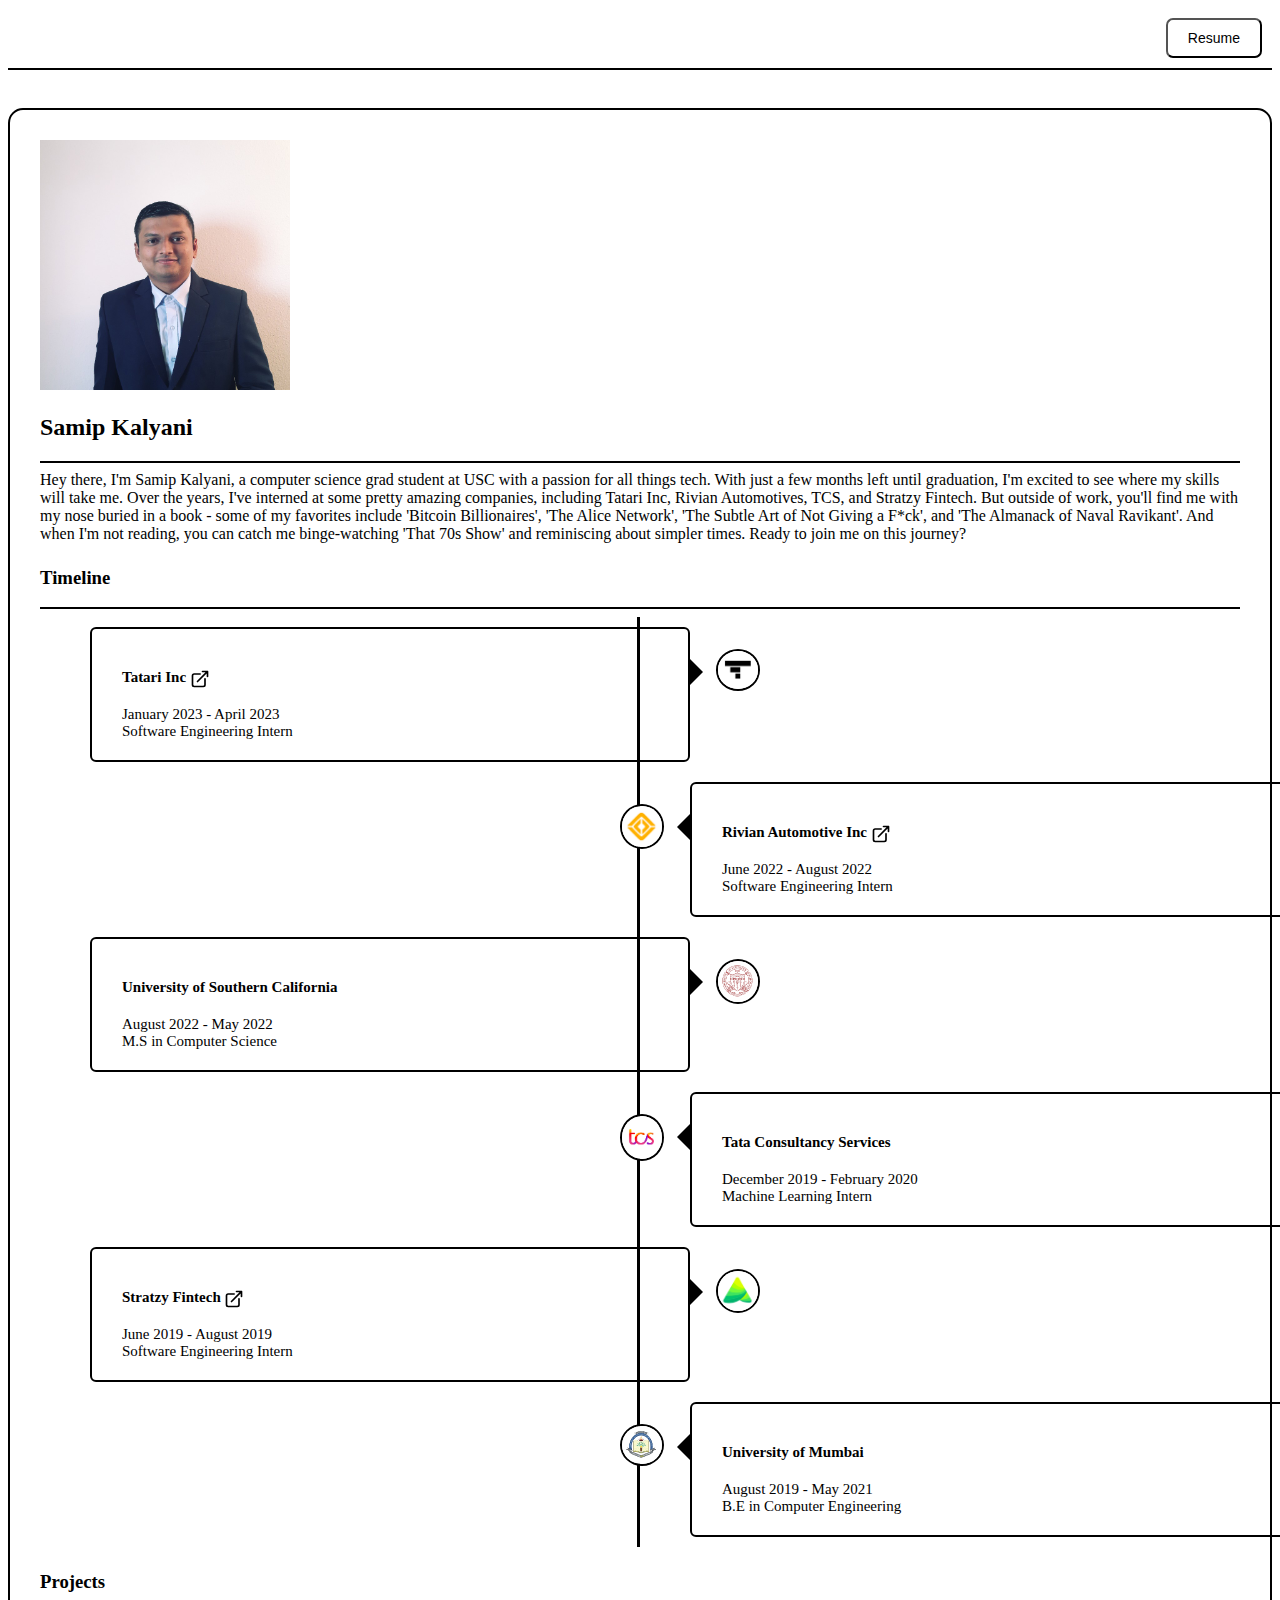
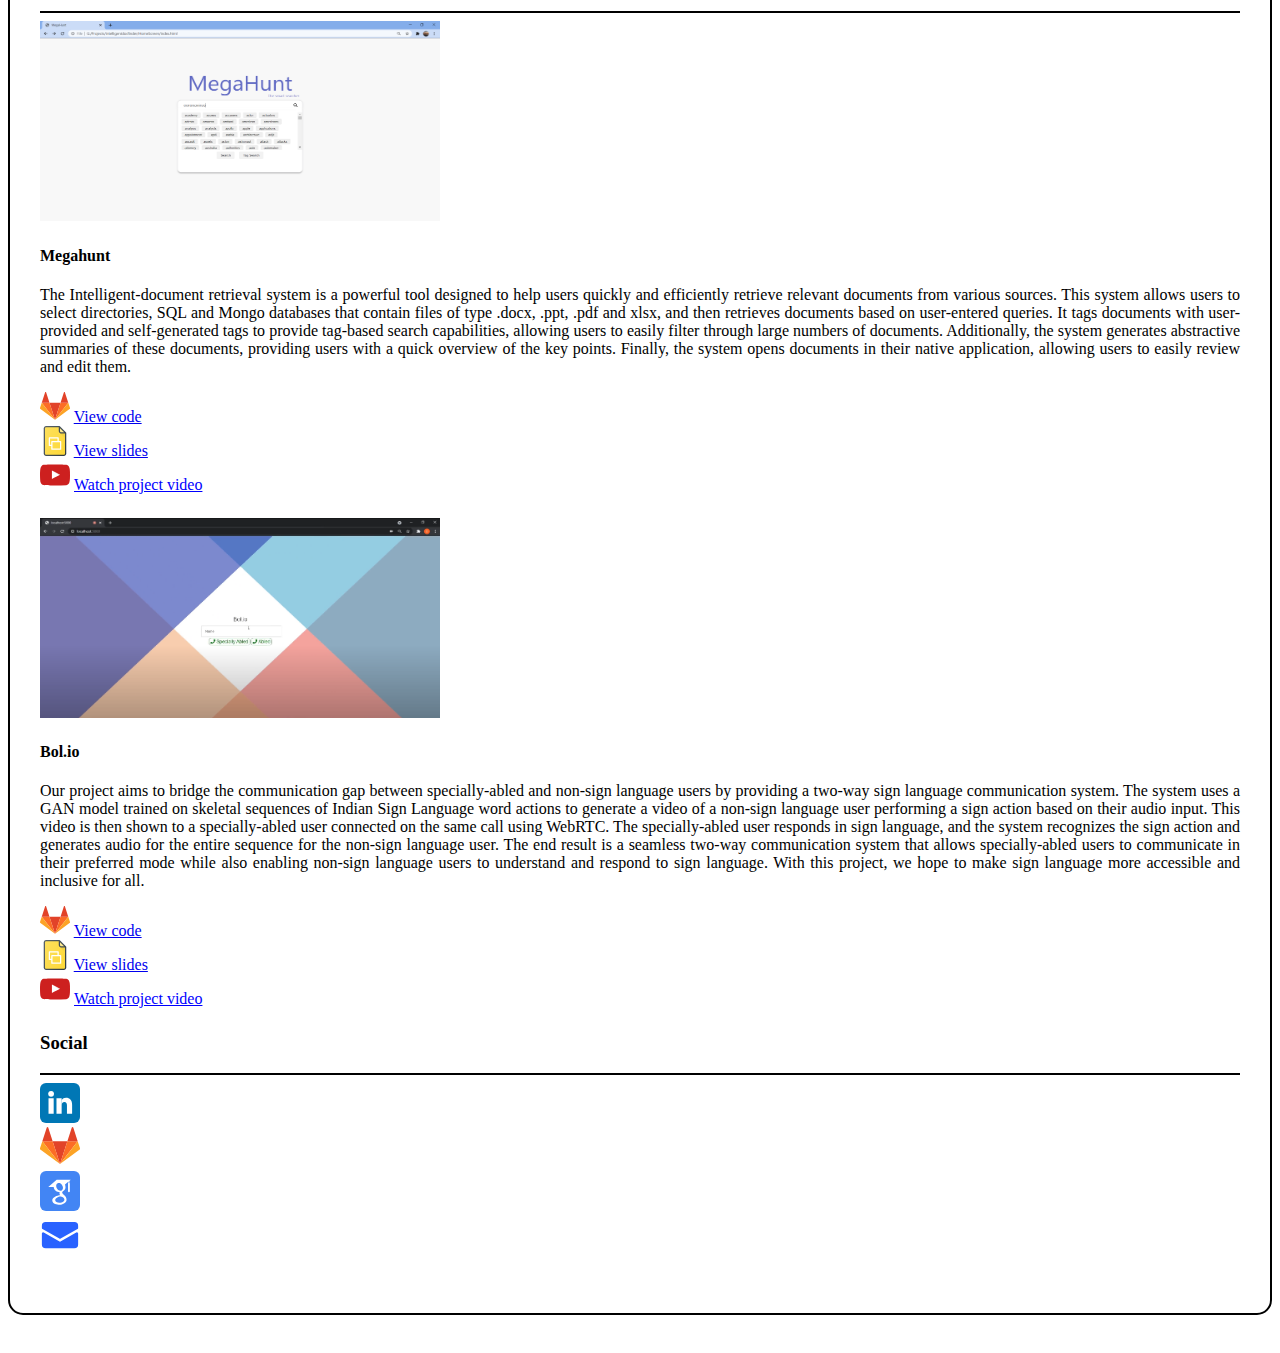
==== index.html @ c2867d9d "add_portfolio_initial_code" ====
<!DOCTYPE html>
<html lang="en">
<head>
    <meta charset="UTF-8">
    <meta http-equiv="X-UA-Compatible" content="IE=edge">
    <meta name="viewport" content="width=device-width, initial-scale=1.0">
    <link href="https://cdn.jsdelivr.net/npm/bootstrap@5.3.0-alpha1/dist/css/bootstrap.min.css" rel="stylesheet" integrity="sha384-GLhlTQ8iRABdZLl6O3oVMWSktQOp6b7In1Zl3/Jr59b6EGGoI1aFkw7cmDA6j6gD" crossorigin="anonymous">
    <link rel="stylesheet" href="./css/index.css">
    <link rel="stylesheet" href="./css/videoModal.css">
    <link rel="stylesheet" href="./css/timeline.css">
    <title>Samip Kalyani</title>
</head>
<body>
    <div class="banner">
        <button>
            <a  style="text-decoration: none;" target="_blank" href="https://drive.google.com/file/d/1ZT62APJpeP5Q-bUSxGgHkTJhXtA7U49X/view?usp=sharing">Resume</a>
        </button>    
    </div>
    <div class="container">
        <div class="row" >
            <div class="col-sm-10 col-lg-12 card" >
                <div class="row" style="margin-bottom: 2%;">
                    <div class="col-lg-4">
                        <img src="./images/profilePhoto.jpg" alt="Profile picture" class="profilePicture">
                    </div>
                    <div class="col-lg-8">
                        <div class="row">
                            <div class="col-lg-12">
                                <h2>Samip Kalyani</h2>
                            </div>
                        </div>
                        <div class="row">
                            <div class="col-lg-12">
                                <hr class="my-hr">
                            </div>
                        </div>
                        <div class="row">
                            <div class="col-lg-12">
                                    Hey there, I'm Samip Kalyani, a computer science grad student at USC with a passion for all things tech. With just a few months left until graduation, I'm excited to see where my skills will take me. Over the years, I've interned at some pretty amazing companies, including Tatari Inc, Rivian Automotives, TCS, and Stratzy Fintech. But outside of work, you'll find me with my nose buried in a book - some of my favorites include 'Bitcoin Billionaires', 'The Alice Network', 'The Subtle Art of Not Giving a F*ck', and 'The Almanack of Naval Ravikant'. And when I'm not reading, you can catch me binge-watching 'That 70s Show' and reminiscing about simpler times. Ready to join me on this journey?
                            </div>
                        </div>
                    </div>
                </div>
                <div class="row" style="margin-bottom:2%">
                    <div class="row">
                        <div class="col-lg-12">
                            <h3>Timeline</h3>
                        </div>
                    </div>
                    <div class="row">
                        <div class="col-lg-12">
                            <hr class="my-hr">
                        </div>
                    </div>
                    <div class="timeline2" style="z-index: 2">
                        <div class="myContainer left-container">
                            <img src="images/tatari.png" class="leftContainerImage"></img>
                            <div class="text-box">
                                    <h4 style="display: inline-block;">Tatari Inc</h4>
                                    <a  style="display: inline-block;" target="_blank" href="https://tatari.tv">
                                        <img src="./images/external-link.svg" style="width:20px; height: 20px; vertical-align: top;" alt="presentation"/>
                                    </a>
                                    <div>
                                        January 2023 - April 2023
                                    </div>
                                    <div>
                                        Software Engineering Intern
                                    </div>
                                <span class="left-container-arrow"></span>
                            </div>
                        </div>
                        <div class="myContainer right-container">
                            <img src="images\rivian2.png" class="rightContainerImage"></img>
                            <div class="text-box">
                                <h4 style="display: inline-block;">Rivian Automotive Inc</h4>
                                <a style="display: inline-block;" target="_blank" href="https://rivian.com">
                                    <img src="./images/external-link.svg" style="width:20px; height: 20px; vertical-align: top;" alt="presentation"/>
                                </a>
                                <div>
                                    June 2022 - August 2022
                                </div>
                                <div>
                                    Software Engineering Intern
                                </div>
                                <span class="right-container-arrow"></span>
                            </div>
                        </div>
                        <div class="myContainer left-container">
                            <img src="images/USC2.png" class="leftContainerImage"></img>
                            <div class="text-box">
                                <h4>University of Southern California</h4>
                                <div>August 2022 - May 2022</div>
                                <div>M.S in Computer Science</div>
                                <span class="left-container-arrow"></span>
                            </div>
                        </div>
                        <div class="myContainer right-container">
                            <img src="images/TCS.png" class="rightContainerImage"></img>
                            <div class="text-box">
                                <h4>Tata Consultancy Services</h4>
                                <div>December 2019 - February 2020</div>
                                <div>Machine Learning Intern</div>
                                <span class="right-container-arrow"></span>
                            </div>
                        </div>
                        <div class="myContainer left-container">
                            <img src="images/stratzy.png" class="leftContainerImage"></img>
                            <div class="text-box">
                                <h4 style="display: inline-block;">Stratzy Fintech</h4>
                                <a style="display: inline-block;" target="_blank" href="https://stratzy.in">
                                    <img src="./images/external-link.svg" style="width:20px; height: 20px; vertical-align: top;" alt="presentation"/>
                                </a>
                                <div>
                                    June 2019 - August 2019
                                </div>
                                <div>
                                    Software Engineering Intern
                                </div>
                                <span class="left-container-arrow"></span>
                            </div>
                        </div>
                        <div class="myContainer right-container">
                            <img src="images/dj.png" class="rightContainerImage"></img>
                            <div class="text-box">
                                <h4>University of Mumbai</h4>
                                <div>August 2019 - May 2021</div>
                                <div>B.E in Computer Engineering</div>
                                <span class="right-container-arrow"></span>
                            </div>
                        </div>
                    </div>
                </div>
                <div class="row" style="margin-bottom:2%;">
                    <div class="row">
                        <div class="col-lg-12">
                            <h3>Projects</h3>
                        </div>
                    </div>
                    <div class="row">
                        <div class="col-lg-12">
                            <hr class="my-hr">
                        </div>
                    </div>
                    <div class="row" style="margin-bottom: 2%;">
                        <div class="col-lg-4">
                            <img src="./images/megahunt.png" alt="Profile picture" style="width: 400px; height: 200px;">
                        </div>
                        <div class="col-lg-8">
                            <div class="row">
                                <div class="col-lg-12" style="margin-bottom: 1%">
                                    <h4>Megahunt</h4>
                                </div>
                            </div>
                            <div class="row">
                                <div class="col-lg-12">
                                    <p style="text-align: justify;">
                                        The Intelligent-document retrieval system is a powerful tool designed to help users quickly and efficiently retrieve relevant documents from various sources. This system allows users to select directories, SQL and Mongo databases that contain files of type .docx, .ppt, .pdf and xlsx, and then retrieves documents based on user-entered queries. It tags documents with user-provided and self-generated tags to provide tag-based search capabilities, allowing users to easily filter through large numbers of documents. Additionally, the system generates abstractive summaries of these documents, providing users with a quick overview of the key points. Finally, the system opens documents in their native application, allowing users to easily review and edit them.
                                    </p>
                                </div>
                            </div>
                            <div class="row">
                                <div class="col-lg-3">
                                    <img src="./images/gitlab.svg" alt="code_link" style="width:30px; height: 30px"/>
                                    <a target="_blank" href="https://gitlab.com/samipkalyani004/intelligentdocfinder">
                                        View code
                                    </a>
                                </div>
                                <div class="col-lg-3">
                                    <img src="./images/google-slides.svg" style="width:30px; height: 30px" alt="presentation"/>
                                    <a target="_blank" href="https://docs.google.com/presentation/d/1JwXZP7ipfE9CGXHu1DLRwein0aevJ2gEghxEnIOP3Dbo/edit?usp=sharing">
                                        View slides
                                    </a>
                                </div>
                                <div class="col-lg-3" >
                                    <div style="display: inline; cursor: pointer;" onclick="project1Video('1N3cpgsaWdC1mICcoNeWeu9j-kiiPHJJ0', 'Megahunt')" >
                                        <img src="./images/youtube.svg" style="width:30px; height: 30px; display: inline-block;" alt="presentation"/>
                                        <div style="color: blue; text-decoration: underline; display: inline-block;">
                                            Watch project video
                                        </div>
                                    </div>
                                </div>
                            </div>
                        </div>
                    </div>
                    <div class="row" style="margin-bottom: 2%;">
                        <div class="col-lg-4">
                            <img src="./images/bolio.png" alt="Profile picture" style="width: 400px; height: 200px;">
                        </div>
                        <div class="col-lg-8">
                            <div class="row">
                                <div class="col-lg-12" style="margin-bottom: 1%">
                                    <h4>Bol.io</h4>
                                </div>
                            </div>
                            <div class="row">
                                <div class="col-lg-12">
                                    <p style="text-align: justify;">Our project aims to bridge the communication gap between specially-abled and non-sign language users by providing a two-way sign language communication system. The system uses a GAN model trained on skeletal sequences of Indian Sign Language word actions to generate a video of a non-sign language user performing a sign action based on their audio input. This video is then shown to a specially-abled user connected on the same call using WebRTC. The specially-abled user responds in sign language, and the system recognizes the sign action and generates audio for the entire sequence for the non-sign language user. The end result is a seamless two-way communication system that allows specially-abled users to communicate in their preferred mode while also enabling non-sign language users to understand and respond to sign language. With this project, we hope to make sign language more accessible and inclusive for all.</p>
                                </div>
                            </div>
                            <div class="row">
                                <div class="col-lg-3">
                                    <img src="./images/gitlab.svg" alt="code_link" style="width:30px; height: 30px"/>
                                    <a target="_blank" href="https://gitlab.com/samipkalyani004/Two_way_indian_sign_language_communication_system">
                                        View code
                                    </a>
                                </div>
                                <div class="col-lg-3">
                                    <img src="./images/google-slides.svg" style="width:30px; height: 30px" alt="presentation"/>
                                    <a target="_blank" href="https://docs.google.com/presentation/d/1XXVnJ1303rooWce_gJ512Eo1M3UKUOnHbN6tBtvwtU8/edit?usp=sharing">
                                        View slides
                                    </a>
                                </div>
                                <div class="col-lg-3" >
                                    <div style="display: inline; cursor: pointer;" onclick="project1Video('1lpmyRVNXIqV8sazv784kqi2S6uEBSRbV','Bol.io')" >
                                        <img src="./images/youtube.svg" style="width:30px; height: 30px; display: inline-block;" alt="presentation"/>
                                        <div style="color: blue; text-decoration: underline; display: inline-block;">
                                            Watch project video
                                        </div>
                                    </div>
                                </div>
                            </div>
                        </div>
                    </div>
                </div>                            
                <!-- <div class="row" style="margin-bottom: 2%;">
                    <div class="row">
                        <div class="col-lg-12">
                            <h3>Research</h3>
                        </div>
                    </div>
                    <div class="row">
                        <div class="col-lg-12">
                            <hr class="my-hr">
                        </div>
                    </div>
                    <div class="row" style="margin-bottom: 2%;">
                        <div class="col-4">
                            <img src="./images/megahunt.png" alt="Profile picture" style="width: 400px; height: 200px;">
                        </div>
                        <div class="col-8">
                            <div class="row">
                                <div class="col-12" style="margin-bottom: 1%">
                                    Implementation and Analysis of Machine Learning and Deep Learning Algorithms
                                </div>
                            </div>
                            <div class="row">
                                <div class="col-12" style="margin-bottom: 1%">
                                    Book: Design of Intelligent Applications Using Machine Learning and Deep Learning Techniques
                                </div>
                            </div>
                            <div class="row">
                                <div class="col-12" style="margin-bottom: 1%">
                                    Publisher: Chapman and Hall/CRC
                                </div>
                            </div>
                            <div class="row">
                                <div class="col-12">
                                    Lorem ipsum dolor sit amet consectetur adipisicing elit. Quia architecto explicabo totam tempora aperiam vitae, officia dolores officiis laborum, quas, eius eveniet sunt similique alias expedita sapiente accusantium neque nobis quis cumque temporibus eaque. Sunt, temporibus ipsam dolores error consectetur esse ad laudantium sit ipsa architecto! Est aliquam labore corporis harum odit animi facere fugit iste laboriosam sed distinctio eligendi non unde, praesentium asperiores rem iusto ut atque quidem modi nesciunt, earum recusandae ea? Quidem et rem dignissimos voluptate minus eos aliquid, fuga ipsam. Repellendus molestiae ullam, maxime nobis dolorem placeat id eos repudiandae ut debitis ad vitae enim cumque?
                                </div>
                            </div>
                            <div class="row">
                                <div class="col-12">
                                    <a href="https://google.com">View Paper</a>
                                </div>           
                            </div>
                        </div>
                    </div>
                </div> -->
                <div class="row" style="margin-bottom: 2%;">
                    <div class="row justify-content-center">
                        <div class="col-12">
                            <h3>Social</h3>
                        </div>
                        <div class="col-12">
                            <hr class="my-hr">
                        </div>
                    </div>
                    <div class="row">
                        <div class="col-12">
                            <div class="row justify-content-center">
                                <div class="col-sm-1 col-lg-1">
                                    <a target="_blank" href="https://www.linkedin.com/in/samipkalyani/">
                                        <img src="./images/linkedin.svg" alt="code_link" style="width:40px; height: 40px"/>
                                    </a>
                                </div>
                                <div class="col-sm-1 col-lg-1">
                                    <a target="_blank" href="https://gitlab.com/samipkalyani004">
                                        <img src="./images/gitlab.svg" alt="code_link" style="width:40px; height: 40px"/>
                                    </a>
                                </div>
                                <div class="col-sm-1 col-lg-1">
                                    <a target="_blank" href="https://scholar.google.com/citations?user=1Se2AVAAAAAJ&hl=en">
                                        <img src="./images/googleScholar.svg" alt="code_link" style="width:40px; height: 40px"/>
                                    </a>
                                </div>
                                <div class="col-sm-1 col-lg-1">
                                    <a href="mailto: kalyani.samip@gmail.com">
                                        <img src="./images/email.svg" alt="code_link" style="width:40px; height: 40px"/>
                                    </a>
                                </div>
                            </div>
                        </div>
                    </div>
                </div>
            </div>
        </div>
    </div>
     
    <!-- Video Modal -->
    <div class="modal" id="video-modal">
        <div class="modal-content">
          <div class="modal-header">
            <span class="close">&times;</span>
            <h2 id="video-title-h2">Video Title</h2>
          </div>
          <div class="modal-body">
            <iframe width="100%" height="500" id="video-iframe" allow="autoplay; encrypted-media" frameborder="0" allowfullscreen></iframe>
          </div>
        </div>
      </div>
    <script src="https://cdn.jsdelivr.net/npm/bootstrap@5.3.0-alpha1/dist/js/bootstrap.bundle.min.js" integrity="sha384-w76AqPfDkMBDXo30jS1Sgez6pr3x5MlQ1ZAGC+nuZB+EYdgRZgiwxhTBTkF7CXvN" crossorigin="anonymous"></script>
    <script>
        window.onscroll = function() {
        var banner = document.querySelector(".banner");
            if (window.pageYOffset > banner.offsetTop) {
                banner.classList.add("fixed");
            } else {
                banner.classList.remove("fixed");
            }
        };
        var body = document.body;
        var modal = document.getElementById("video-modal");
        var btn = document.getElementById("open-modal");
        var span = document.getElementsByClassName("close")[0];
        var videoTitleH2 = document.getElementById("video-title-h2")
        var videoSrc = ""; // Initialize video source variable

        function project1Video(videoId, videoTitle) {
            // Set video source dynamically here (for example, based on user input)
            // https://drive.google.com/file/d/1N3cpgsaWdC1mICcoNeWeu9j-kiiPHJJ0/view?usp=sharing
            // https://drive.google.com/file/d/1lpmyRVNXIqV8sazv784kqi2S6uEBSRbV/view?usp=sharing
            videoSrc = `https://drive.google.com/file/d/${videoId}/preview`;
            document.getElementById("video-iframe").setAttribute("src", videoSrc); // Set iframe source attribute dynamically
            videoTitleH2.textContent = videoTitle;
            body.style.overflow = "hidden";
            modal.style.display = "block";

        }

        span.onclick = function() {
            document.getElementById("video-iframe").setAttribute("src", ""); // Reset iframe source attribute
            modal.style.display = "none";
            body.style.overflow = "";
        }

        window.onclick = function(event) {
            if (event.target == modal) {
            document.getElementById("video-iframe").setAttribute("src", ""); // Reset iframe source attribute
            modal.style.display = "none";
            }
        }
    </script>        
</body>
</html>

<!-- https://drive.google.com/file/d/1N3cpgsaWdC1mICcoNeWeu9j-kiiPHJJ0/view?usp=sharing -->
---- css/index.css ----
body {
    background-color: #ffffff;
}

/* h4 {display: inline;} */

.my-hr{
    border-color: black;
    border-style: solid;
    border-width: 1px;
}

.container{
    margin-top: 3%;
    margin-bottom: 3%;
}

.banner {
    background-color: #ffffff;
    color: #333;
    padding: 10px;
    text-align: center;
    font-size: 18px;
    font-weight: bold;
    z-index: 25;
    border-bottom: 2px solid black;
    display: flex; /* Add flex display */
    justify-content: space-between; /* Add space between banner content and button */
}

.banner button {
    background-color: #fff;
    /* color: #333; */
    padding: 10px 20px;
    font-size: 14px;
    cursor: pointer;
    margin-left: auto;
    border-radius: 7px;
    /* border-color: #333; */
}
.banner button a {
    text-decoration: none;
    color: inherit;
  }

.banner.fixed {
    position: fixed;
    top: 0;
    left: 0;
    right: 0;
  }

.card{
    /* width: fit-content;
    height: fit-content; */
    /* width: 80%; */
    /* height: fit-content; */
    padding: 30px;
    /* background-color: #cec4c4; */
    background-color: #ffffff;
    /* left: 10%; */
    margin-top: 1%;
    border-radius: 15px;
    border: 2px solid black;
    /* position: relative; */

}
.photoNameAndIntro{
    padding: 1%;
}
.profilePicture{
    display: inline-block;
}
.profilePicture {
    width: 250px;
    height: 250px;
}
.nameAndIntro{
    display: inline-block;
    /* position: relative;
    left: 20%; */
}
.intro{
    width: 80%;
}

/* Style the footer */
footer {
    background-color: #f7f7f7;
    border-top: 1px solid #ccc;
    padding: 10px;
    text-align: center;
    font-size: 14px;
}

/* Style the text within the footer */
footer p {
    margin: 0;
}
---- css/videoModal.css ----
.modal {
    display: none;
    position: fixed;
    z-index: 1000;
    left: 0;
    top: 0;
    width: 100%;
    height: 100%;
    overflow: auto;
    background-color: rgba(0, 0, 0, 0.5);
    overflow: hidden;
  }

  .modal-content {
    display: block;
    position: relative;
    margin: 10% auto;
    padding: 0;
    width: 50%;
    max-width: 700px;
    background-color: #fefefe;
    border-radius: 4px;
  }

  .modal-header {
    padding: 2px 16px;
    background-color: #333;
    color: #fff;
    border-top-left-radius: 4px;
    border-top-right-radius: 4px;
  }

  .modal-body {
    padding: 16px;
  }

  .close {
    position: absolute;
    top: 0;
    right: 16px;
    font-size: 24px;
    font-weight: bold;
    color: #fff;
  }

  .close:hover,
  .close:focus {
    color: #ccc;
    text-decoration: none;
    cursor: pointer;
  }

  /* Button styles */
  .button {
    background-color: #4CAF50;
    border: none;
    color: white;
    padding: 10px 20px;
    text-align: center;
    text-decoration: none;
    display: inline-block;
    font-size: 16px;
    margin: 4px 2px;
    cursor: pointer;
    border-radius: 4px;
  }
---- css/timeline.css ----
.timeline2{
  position: relative;
  max-width: inherit;
}

.myContainer{
  padding: 10px 50px;
  position: relative;
  width: 50%;

  /* animation: movedown 1s linear forwards; */
  /* opacity: 0; */
}

/* @keyframes movedown {
  0%{
    opacity: 1;
    transform: translateY(-30px);
  }
  100%{
    opacity: 1;
    transform: translateY(0px);
  }

} */

.text-box{
  padding: 20px 30px;
  background: transparent;
  position: relative;
  border-radius: 6px;
  font-size: 15px;
  border: 2px solid black;
  display: block;
}

.left-container{
  left: 0;
}

.right-container{
  left: 50%;
}


.leftContainerImage{
  position: absolute;
  width: 40px;
  border-radius: 50%;
  right: -20px;
  top: 32px;
  border: 2px solid black;
}

.rightContainerImage{
  position: absolute;
  width: 40px;
  border-radius: 50%;
  right: -20px;
  top: 32px;
  border: 2px solid black;
  left: -20px;
}

/* .myContainer img{
  position: absolute;
  width: 40px;
  border-radius: 50%;
  right: -20px;
  top: 32px;
  border: 2px solid black;
}

.right-container img{
  left: -20px;
} */

.timeline2::after{
  content: '';
  position: absolute;
  background: #000;
  width: 3px;
  height: 100%;
  left: 50%;
  top: 0;
  z-index: -1;
  margin-left: -3px;
  /* animation: moveline 6s linear forwards; */
}

/* @keyframes moveline {
  0%{
    height: 0;
  }
  100%{
    height: 100%;
  }

} */

.left-container-arrow{
  height: 0;
  width: 0;
  position: absolute;
  top: 28px;
  z-index: 5;
  border-top: 15px solid transparent;
  border-bottom: 15px solid transparent;
  border-left: 15px solid black;
  right: -15px;
}

.right-container-arrow{
  height: 0;
  width: 0;
  position: absolute;
  top: 28px;
  z-index: 5;
  border-top: 15px solid transparent;
  border-bottom: 15px solid transparent;
  border-right: 15px solid black;
  left: -15px;
}

/* .myContainer:nth-child(1){
  animation-delay: 0s;
}

.myContainer:nth-child(2){
  animation-delay: 1s;
}

.myContainer:nth-child(3){
  animation-delay: 2s;
}

.myContainer:nth-child(4){
  animation-delay: 3s;
}

.myContainer:nth-child(5){
  animation-delay: 4s;
}

.myContainer:nth-child(6){
  animation-delay: 5s;
} */


@media screen  and (max-width: 600px){
  .timeline2{
    margin: 50px auto;
  }
  .timeline2::after{
    left: 31px;
  }
  .myContainer{
    width: 100%;
    padding-left: 80px;
    padding-right: 25px;
  }
  .text-box{
    font-size: 13px;
  }
  .text-box div{
    margin-bottom: 10px;
  }
  .right-container{
    left: 0
  }
  .leftContainerImage{
    left: -1px;
  }
  .rightContainerImage{
    left: -1px;
  }
  .left-container-arrow {
    border-right: 15px solid black;
    border-left: 0;
    left: -15px
  }
  .right-container-arrow {
    border-right: 15px solid black;
    border-left: 0;
    left: -15px
  }

}
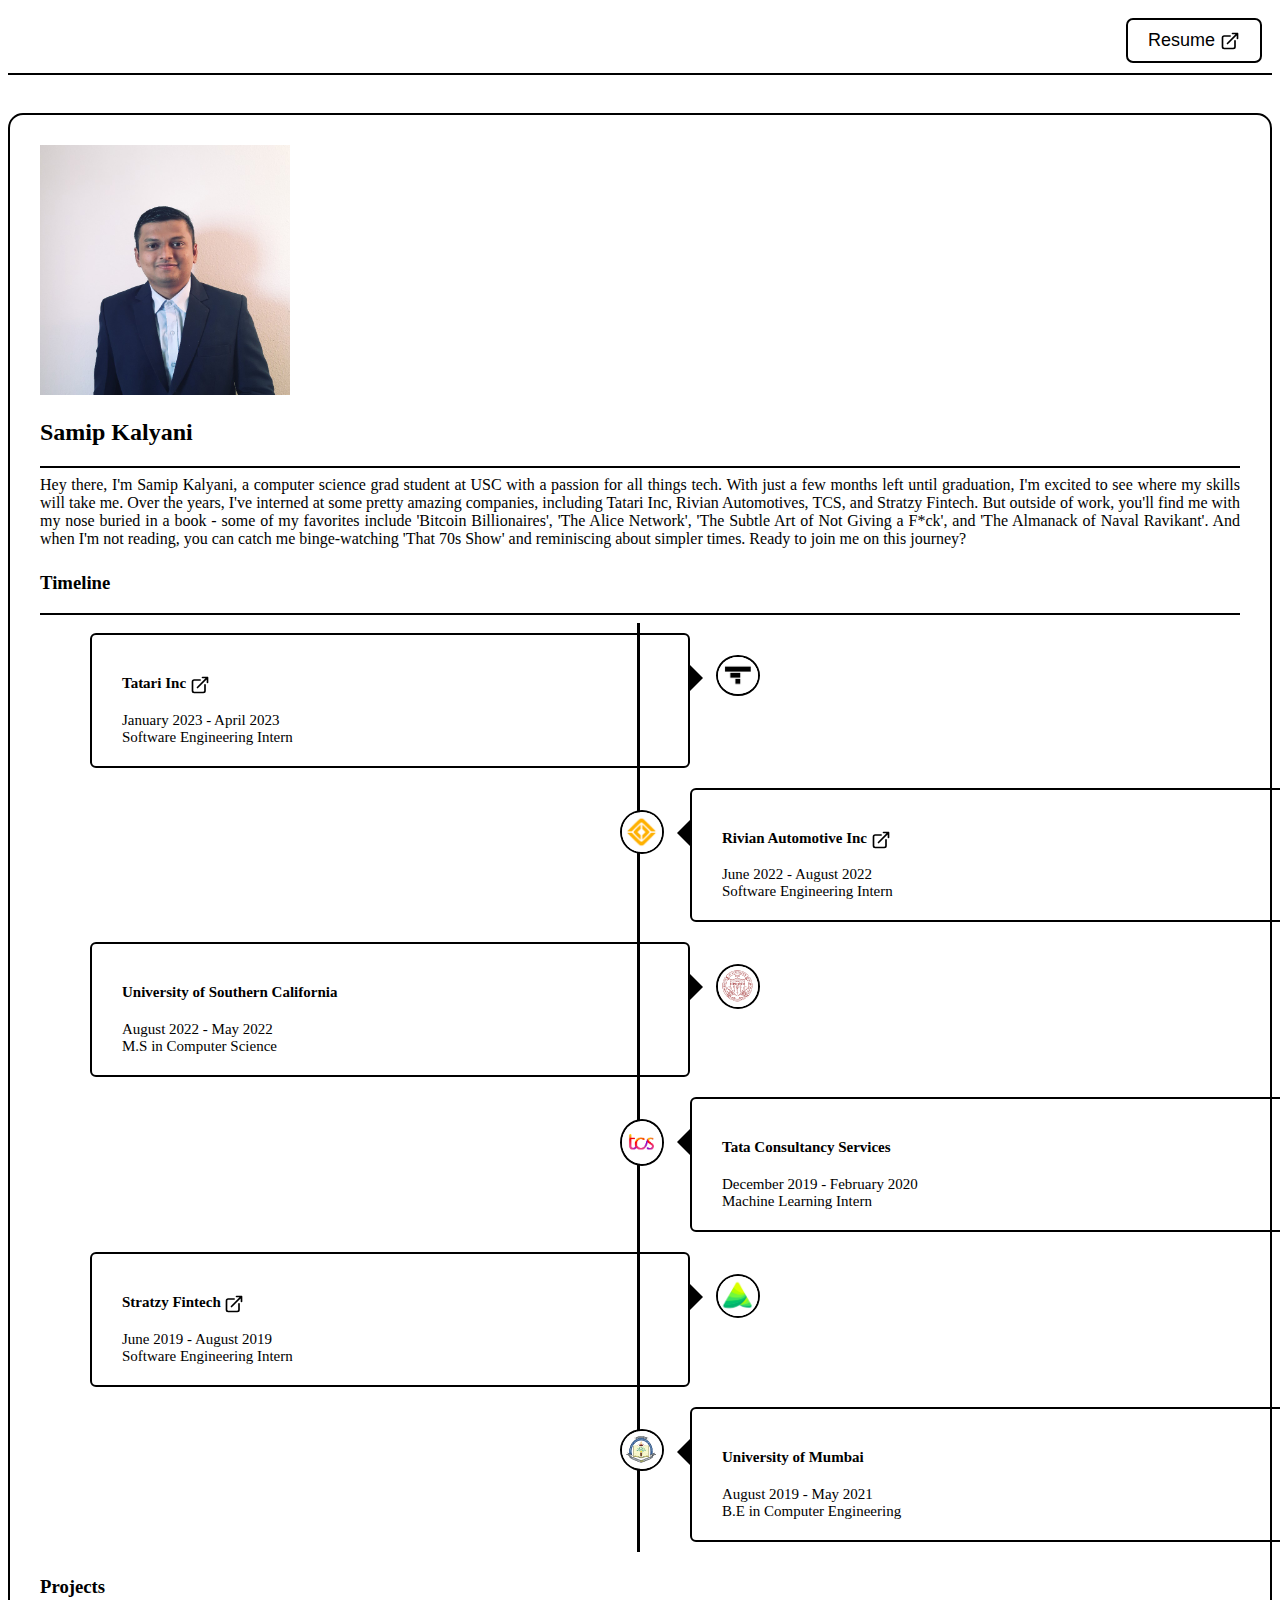
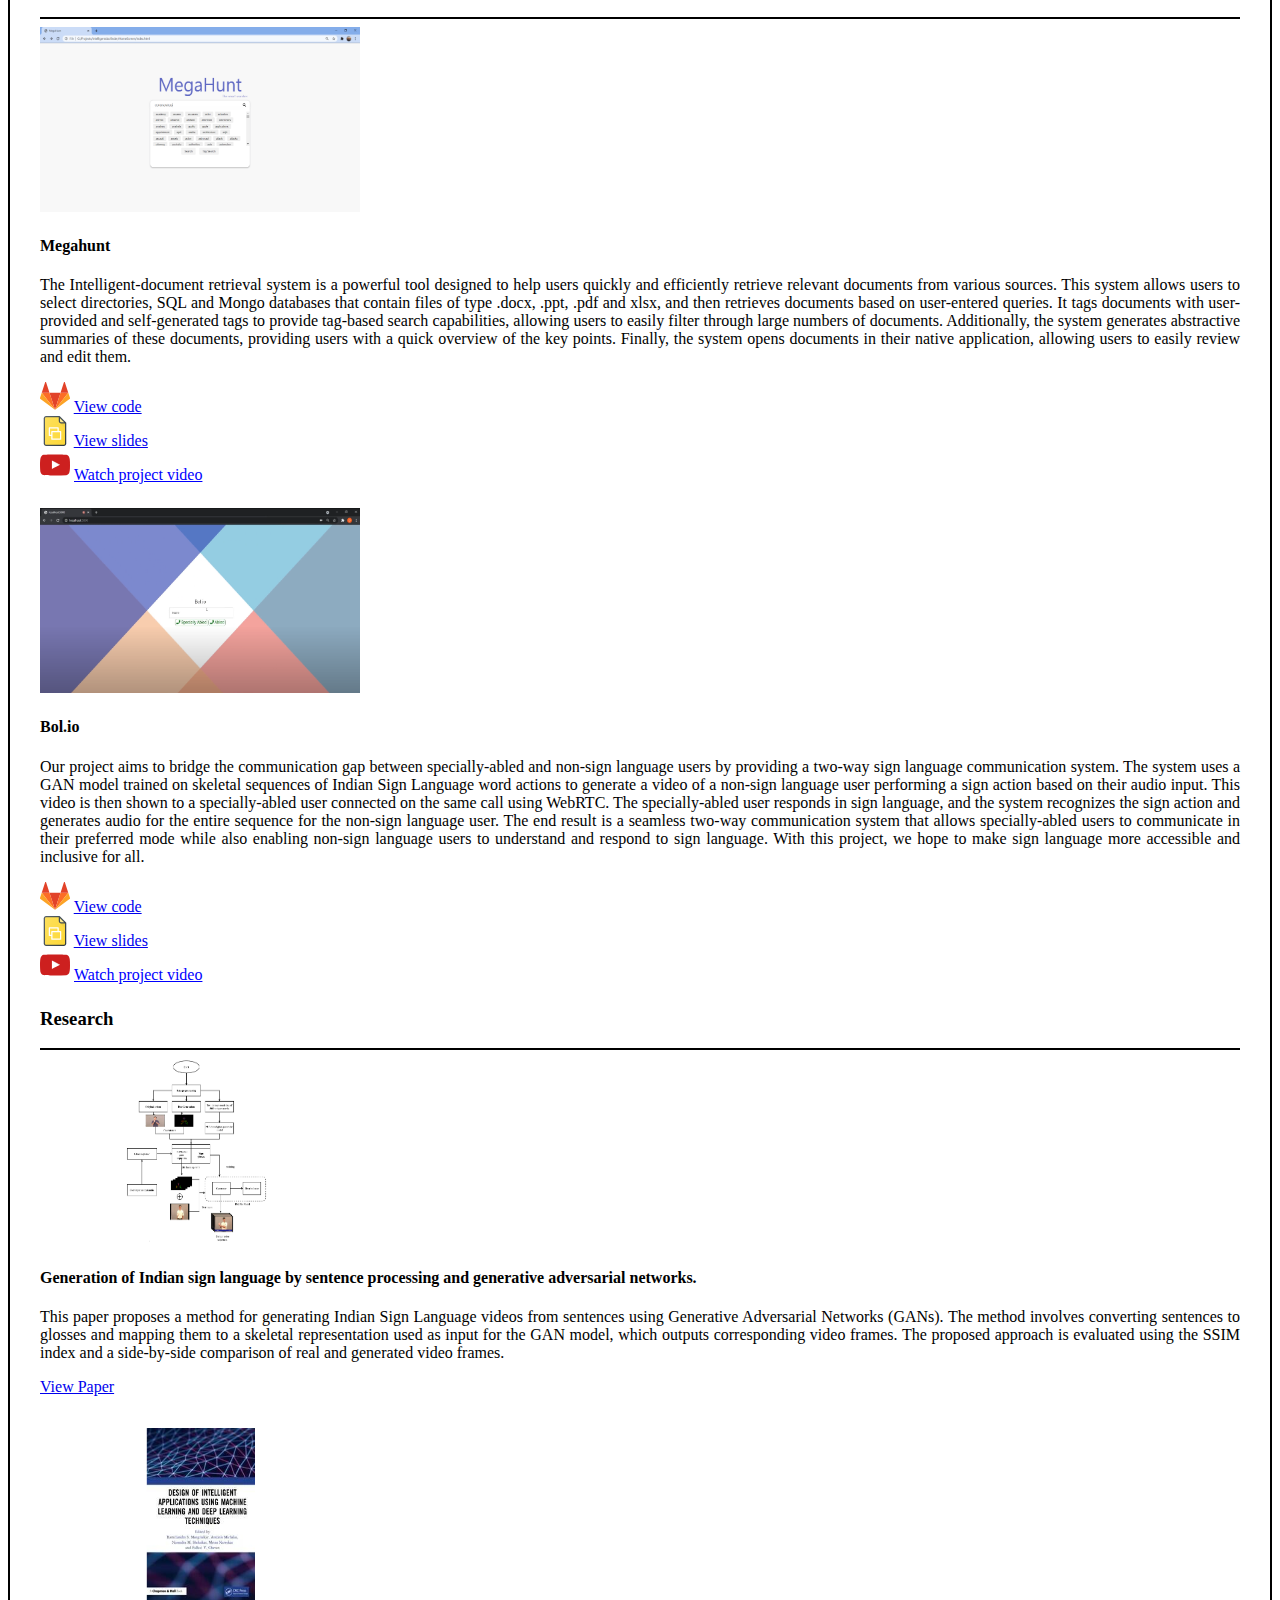
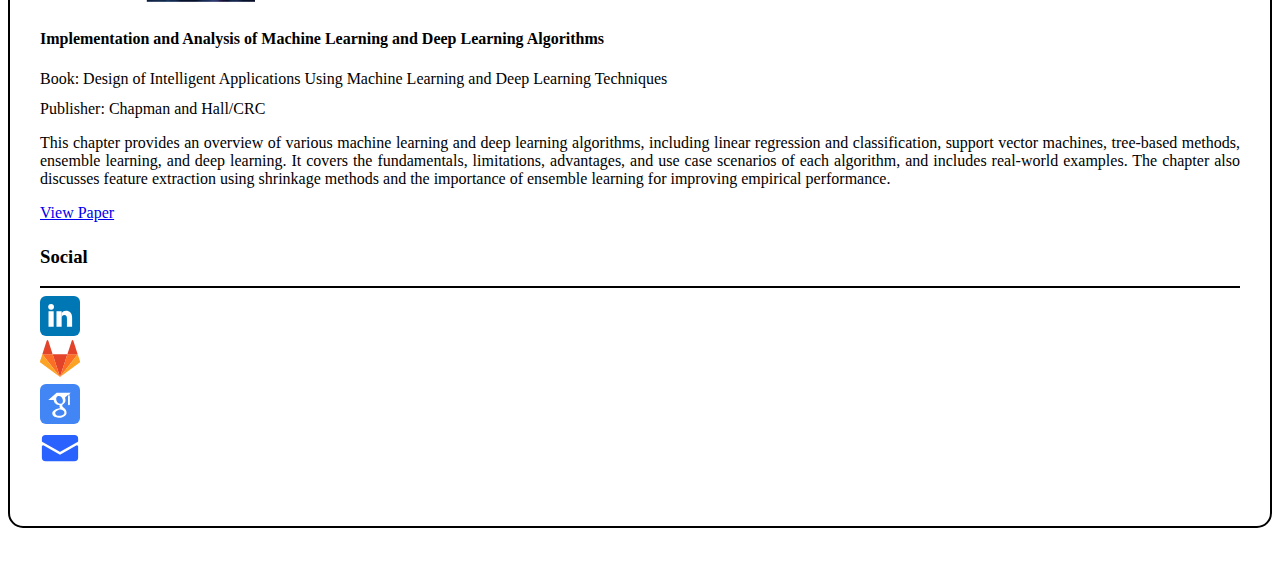
==== commit 88b21e21: "add_research_and_style_fix" ====
--- a/index.html
+++ b/index.html
@@ -13,12 +13,15 @@
 <body>
     <div class="banner">
         <button>
-            <a  style="text-decoration: none;" target="_blank" href="https://drive.google.com/file/d/1ZT62APJpeP5Q-bUSxGgHkTJhXtA7U49X/view?usp=sharing">Resume</a>
+            <a  style="text-decoration: none;" target="_blank" href="https://drive.google.com/file/d/1ZT62APJpeP5Q-bUSxGgHkTJhXtA7U49X/view?usp=sharing">
+                Resume
+                <img src="./images/external-link.svg" style="width:20px; height: 20px; vertical-align: middle;" alt="presentation"/>
+            </a>
         </button>    
     </div>
     <div class="container">
-        <div class="row" >
-            <div class="col-sm-10 col-lg-12 card" >
+        <div class="row justify-content-center" >
+            <div class="col-10 card" >
                 <div class="row" style="margin-bottom: 2%;">
                     <div class="col-lg-4">
                         <img src="./images/profilePhoto.jpg" alt="Profile picture" class="profilePicture">
@@ -35,7 +38,7 @@
                             </div>
                         </div>
                         <div class="row">
-                            <div class="col-lg-12">
+                            <div class="col-lg-12" style="text-align: justify;">
                                     Hey there, I'm Samip Kalyani, a computer science grad student at USC with a passion for all things tech. With just a few months left until graduation, I'm excited to see where my skills will take me. Over the years, I've interned at some pretty amazing companies, including Tatari Inc, Rivian Automotives, TCS, and Stratzy Fintech. But outside of work, you'll find me with my nose buried in a book - some of my favorites include 'Bitcoin Billionaires', 'The Alice Network', 'The Subtle Art of Not Giving a F*ck', and 'The Almanack of Naval Ravikant'. And when I'm not reading, you can catch me binge-watching 'That 70s Show' and reminiscing about simpler times. Ready to join me on this journey?
                             </div>
                         </div>
@@ -143,7 +146,7 @@
                     </div>
                     <div class="row" style="margin-bottom: 2%;">
                         <div class="col-lg-4">
-                            <img src="./images/megahunt.png" alt="Profile picture" style="width: 400px; height: 200px;">
+                            <img src="./images/megahunt.png" alt="Profile picture" class="projectPicture">
                         </div>
                         <div class="col-lg-8">
                             <div class="row">
@@ -171,7 +174,7 @@
                                         View slides
                                     </a>
                                 </div>
-                                <div class="col-lg-3" >
+                                <div class="col-lg-4" >
                                     <div style="display: inline; cursor: pointer;" onclick="project1Video('1N3cpgsaWdC1mICcoNeWeu9j-kiiPHJJ0', 'Megahunt')" >
                                         <img src="./images/youtube.svg" style="width:30px; height: 30px; display: inline-block;" alt="presentation"/>
                                         <div style="color: blue; text-decoration: underline; display: inline-block;">
@@ -184,7 +187,7 @@
                     </div>
                     <div class="row" style="margin-bottom: 2%;">
                         <div class="col-lg-4">
-                            <img src="./images/bolio.png" alt="Profile picture" style="width: 400px; height: 200px;">
+                            <img src="./images/bolio.png" alt="Profile picture" class="projectPicture">
                         </div>
                         <div class="col-lg-8">
                             <div class="row">
@@ -210,7 +213,7 @@
                                         View slides
                                     </a>
                                 </div>
-                                <div class="col-lg-3" >
+                                <div class="col-lg-4" >
                                     <div style="display: inline; cursor: pointer;" onclick="project1Video('1lpmyRVNXIqV8sazv784kqi2S6uEBSRbV','Bol.io')" >
                                         <img src="./images/youtube.svg" style="width:30px; height: 30px; display: inline-block;" alt="presentation"/>
                                         <div style="color: blue; text-decoration: underline; display: inline-block;">
@@ -222,7 +225,7 @@
                         </div>
                     </div>
                 </div>                            
-                <!-- <div class="row" style="margin-bottom: 2%;">
+                <div class="row" style="margin-bottom: 2%;">
                     <div class="row">
                         <div class="col-lg-12">
                             <h3>Research</h3>
@@ -235,12 +238,36 @@
                     </div>
                     <div class="row" style="margin-bottom: 2%;">
                         <div class="col-4">
-                            <img src="./images/megahunt.png" alt="Profile picture" style="width: 400px; height: 200px;">
-                        </div>
-                        <div class="col-8">
+                            <img src="./images/research1.png" alt="Research picture 1" class="projectPicture">
+                        </div>
+                        <div class="col-lg-8">
                             <div class="row">
                                 <div class="col-12" style="margin-bottom: 1%">
-                                    Implementation and Analysis of Machine Learning and Deep Learning Algorithms
+                                    <h4>Generation of Indian sign language by sentence processing and generative adversarial networks.</h4>
+                                </div>
+                            </div>
+                            <div class="row">
+                                <div class="col-lg-12">
+                                    <p style="text-align: justify;">
+                                        This paper proposes a method for generating Indian Sign Language videos from sentences using Generative Adversarial Networks (GANs). The method involves converting sentences to glosses and mapping them to a skeletal representation used as input for the GAN model, which outputs corresponding video frames. The proposed approach is evaluated using the SSIM index and a side-by-side comparison of real and generated video frames.
+                                    </p>
+                                </div>
+                            </div>
+                            <div class="row">
+                                <div class="col-12">
+                                    <a target="_blank" href="https://ieeexplore.ieee.org/abstract/document/9315979">View Paper</a>
+                                </div>           
+                            </div>
+                        </div>
+                    </div>
+                    <div class="row" style="margin-bottom: 2%;">
+                        <div class="col-4">
+                            <img src="./images/research2.png" alt="Research picture 2" class="projectPicture">
+                        </div>
+                        <div class="col-lg-8">
+                            <div class="row">
+                                <div class="col-12" style="margin-bottom: 1%">
+                                    <h4>Implementation and Analysis of Machine Learning and Deep Learning Algorithms</h4>
                                 </div>
                             </div>
                             <div class="row">
@@ -254,18 +281,20 @@
                                 </div>
                             </div>
                             <div class="row">
+                                <div class="col-lg-12">
+                                    <p style="text-align: justify;">
+                                        This chapter provides an overview of various machine learning and deep learning algorithms, including linear regression and classification, support vector machines, tree-based methods, ensemble learning, and deep learning. It covers the fundamentals, limitations, advantages, and use case scenarios of each algorithm, and includes real-world examples. The chapter also discusses feature extraction using shrinkage methods and the importance of ensemble learning for improving empirical performance.
+                                    </p>
+                                </div>
+                            </div>
+                            <div class="row">
                                 <div class="col-12">
-                                    Lorem ipsum dolor sit amet consectetur adipisicing elit. Quia architecto explicabo totam tempora aperiam vitae, officia dolores officiis laborum, quas, eius eveniet sunt similique alias expedita sapiente accusantium neque nobis quis cumque temporibus eaque. Sunt, temporibus ipsam dolores error consectetur esse ad laudantium sit ipsa architecto! Est aliquam labore corporis harum odit animi facere fugit iste laboriosam sed distinctio eligendi non unde, praesentium asperiores rem iusto ut atque quidem modi nesciunt, earum recusandae ea? Quidem et rem dignissimos voluptate minus eos aliquid, fuga ipsam. Repellendus molestiae ullam, maxime nobis dolorem placeat id eos repudiandae ut debitis ad vitae enim cumque?
-                                </div>
-                            </div>
-                            <div class="row">
-                                <div class="col-12">
-                                    <a href="https://google.com">View Paper</a>
+                                    <a target="_blank" href="https://www.routledge.com/Design-of-Intelligent-Applications-using-Machine-Learning-and-Deep-Learning/Mangrulkar-Michalas-Shekokar-Narvekar-Chavan/p/book/9780367679798">View Paper</a>
                                 </div>           
                             </div>
                         </div>
                     </div>
-                </div> -->
+                </div>
                 <div class="row" style="margin-bottom: 2%;">
                     <div class="row justify-content-center">
                         <div class="col-12">
@@ -339,6 +368,7 @@
             // Set video source dynamically here (for example, based on user input)
             // https://drive.google.com/file/d/1N3cpgsaWdC1mICcoNeWeu9j-kiiPHJJ0/view?usp=sharing
             // https://drive.google.com/file/d/1lpmyRVNXIqV8sazv784kqi2S6uEBSRbV/view?usp=sharing
+            // https://drive.google.com/file/d/1N3cpgsaWdC1mICcoNeWeu9j-kiiPHJJ0/view?usp=sharing
             videoSrc = `https://drive.google.com/file/d/${videoId}/preview`;
             document.getElementById("video-iframe").setAttribute("src", videoSrc); // Set iframe source attribute dynamically
             videoTitleH2.textContent = videoTitle;
@@ -361,6 +391,4 @@
         }
     </script>        
 </body>
-</html>
-
-<!-- https://drive.google.com/file/d/1N3cpgsaWdC1mICcoNeWeu9j-kiiPHJJ0/view?usp=sharing -->+</html>--- a/css/index.css
+++ b/css/index.css
@@ -32,11 +32,12 @@
     background-color: #fff;
     /* color: #333; */
     padding: 10px 20px;
-    font-size: 14px;
+    font-size: 18px;
     cursor: pointer;
     margin-left: auto;
     border-radius: 7px;
     /* border-color: #333; */
+    border: 2px solid black
 }
 .banner button a {
     text-decoration: none;
@@ -98,3 +99,16 @@
     margin: 0;
 }
 
+.projectPicture{
+    width: 320px; 
+    height: 185px;
+  }
+  
+  @media screen  and (max-width: 600px){
+    .projectPicture{
+      width: 275px; 
+      height: 150px;
+    }
+  }
+  
+
--- a/css/videoModal.css
+++ b/css/videoModal.css
@@ -50,17 +50,3 @@
     cursor: pointer;
   }
 
-  /* Button styles */
-  .button {
-    background-color: #4CAF50;
-    border: none;
-    color: white;
-    padding: 10px 20px;
-    text-align: center;
-    text-decoration: none;
-    display: inline-block;
-    font-size: 16px;
-    margin: 4px 2px;
-    cursor: pointer;
-    border-radius: 4px;
-  }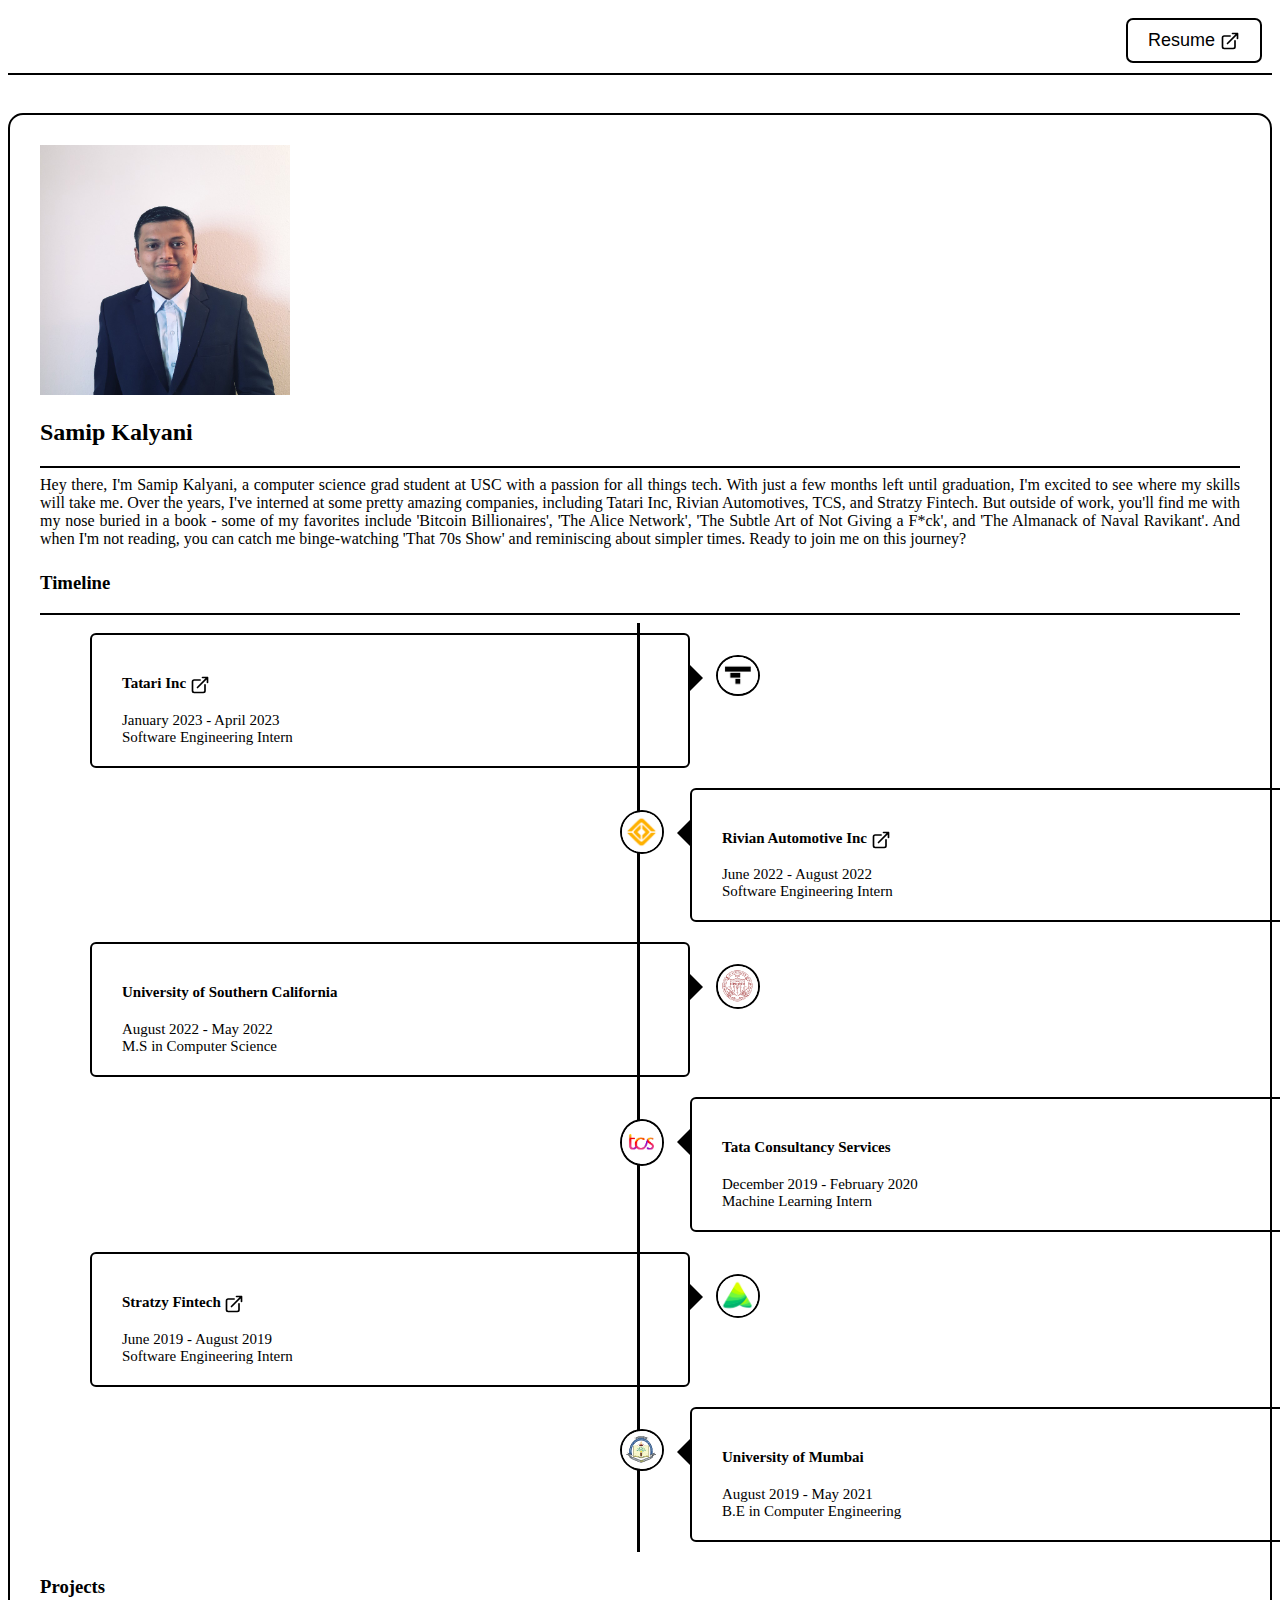
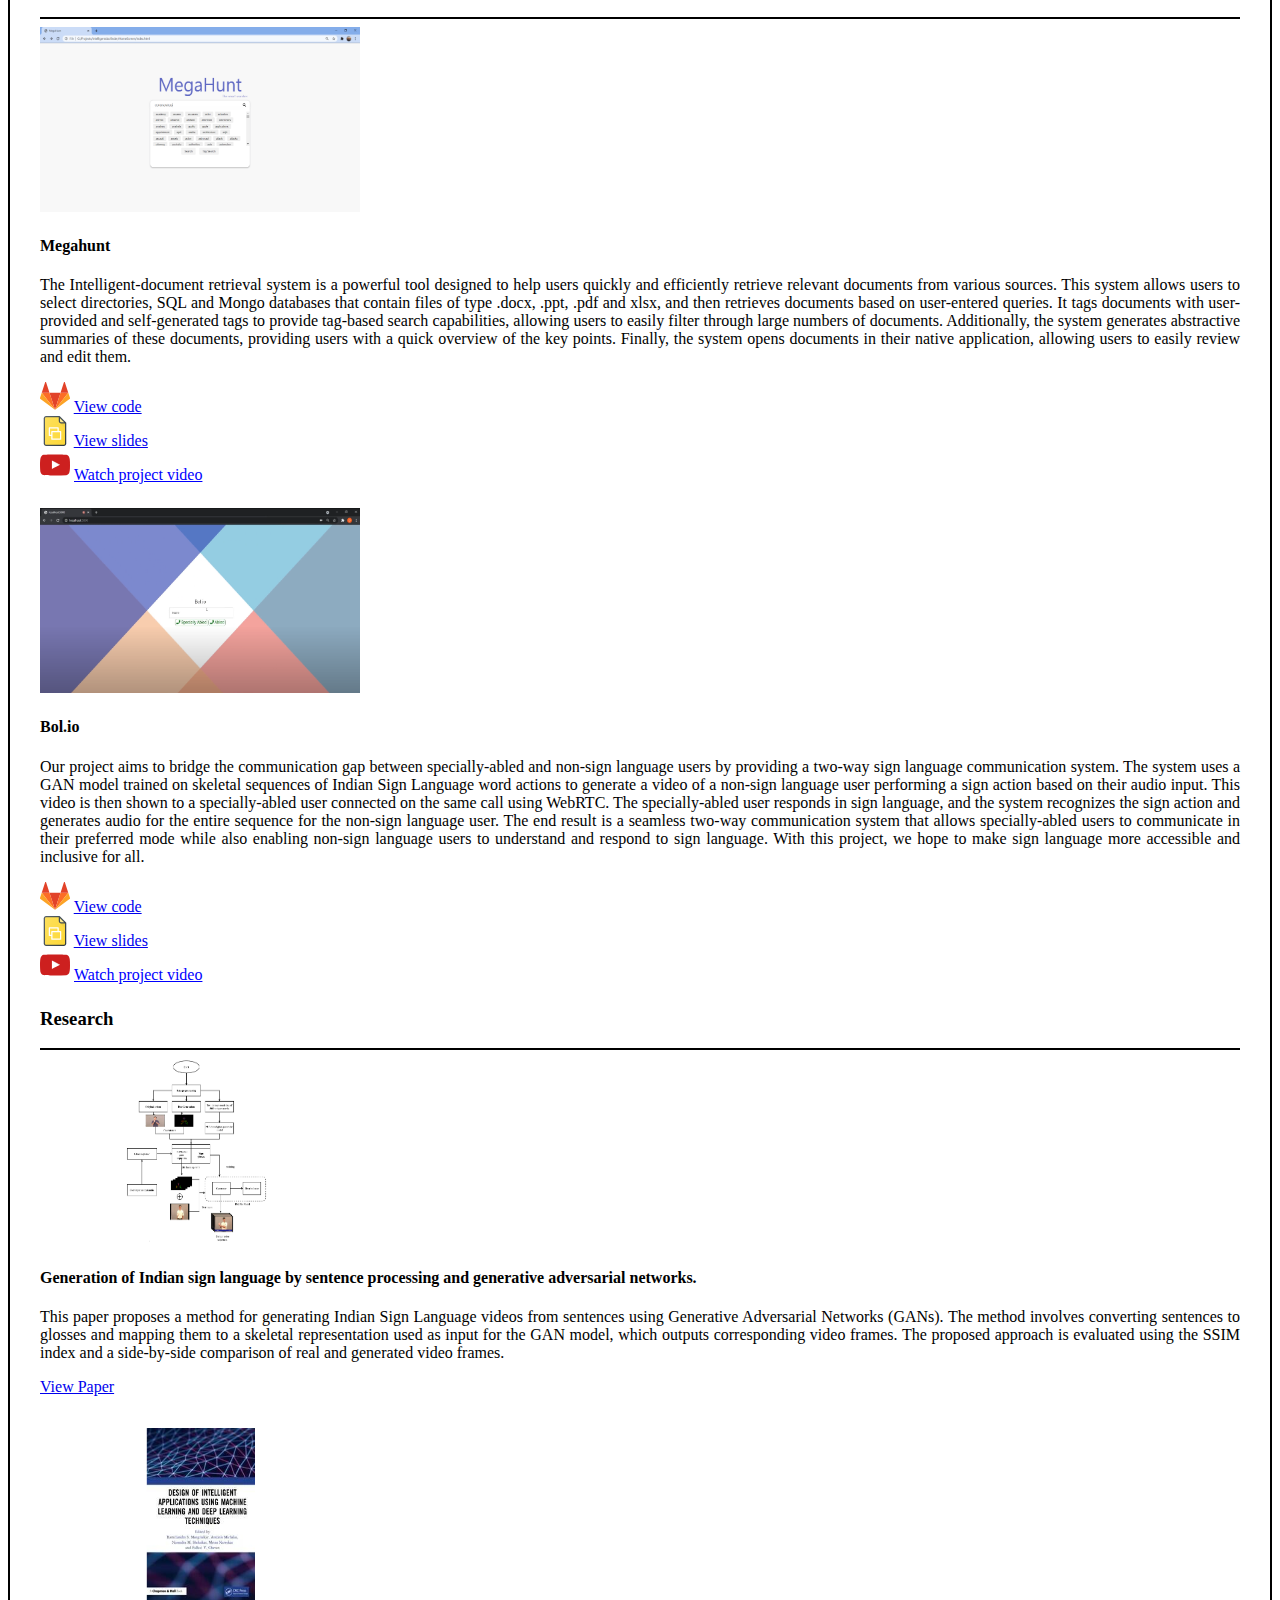
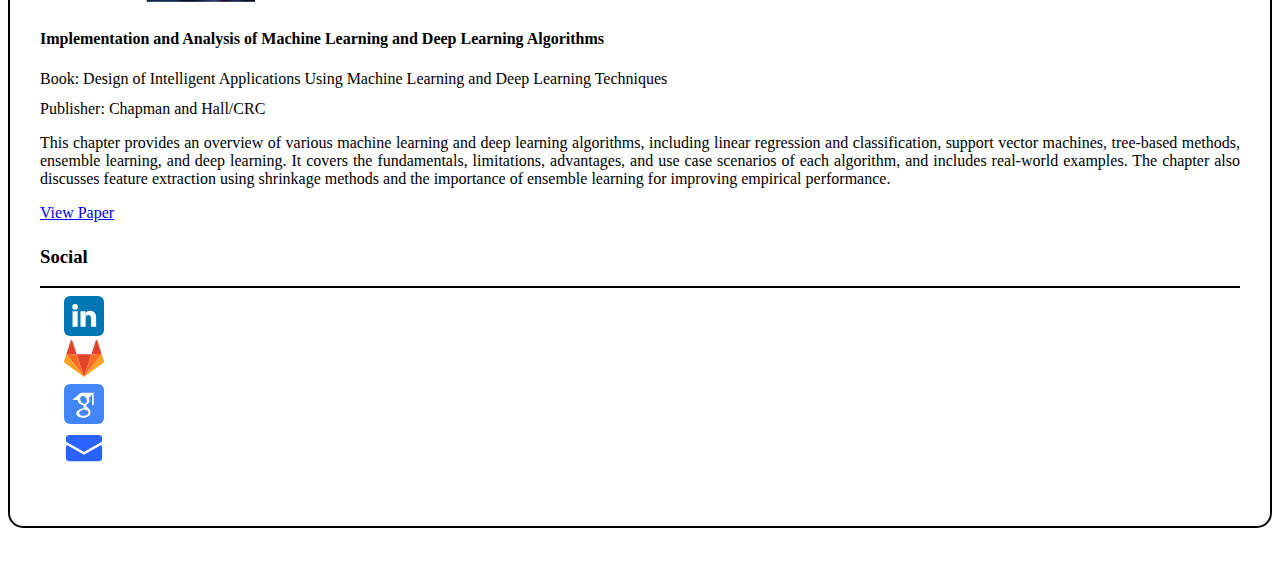
==== commit e3810126: "fix_style_footer" ====
--- a/index.html
+++ b/index.html
@@ -296,7 +296,7 @@
                     </div>
                 </div>
                 <div class="row" style="margin-bottom: 2%;">
-                    <div class="row justify-content-center">
+                    <div class="row">
                         <div class="col-12">
                             <h3>Social</h3>
                         </div>
@@ -304,9 +304,9 @@
                             <hr class="my-hr">
                         </div>
                     </div>
-                    <div class="row">
-                        <div class="col-12">
-                            <div class="row justify-content-center">
+                    <div class="row justify-content-center" style="margin-left: 2%;">
+                        <!-- <div class="col-12"> -->
+                            <!-- <div class="row justify-content-center"> -->
                                 <div class="col-sm-1 col-lg-1">
                                     <a target="_blank" href="https://www.linkedin.com/in/samipkalyani/">
                                         <img src="./images/linkedin.svg" alt="code_link" style="width:40px; height: 40px"/>
@@ -327,8 +327,8 @@
                                         <img src="./images/email.svg" alt="code_link" style="width:40px; height: 40px"/>
                                     </a>
                                 </div>
-                            </div>
-                        </div>
+                            <!-- </div> -->
+                        <!-- </div> -->
                     </div>
                 </div>
             </div>
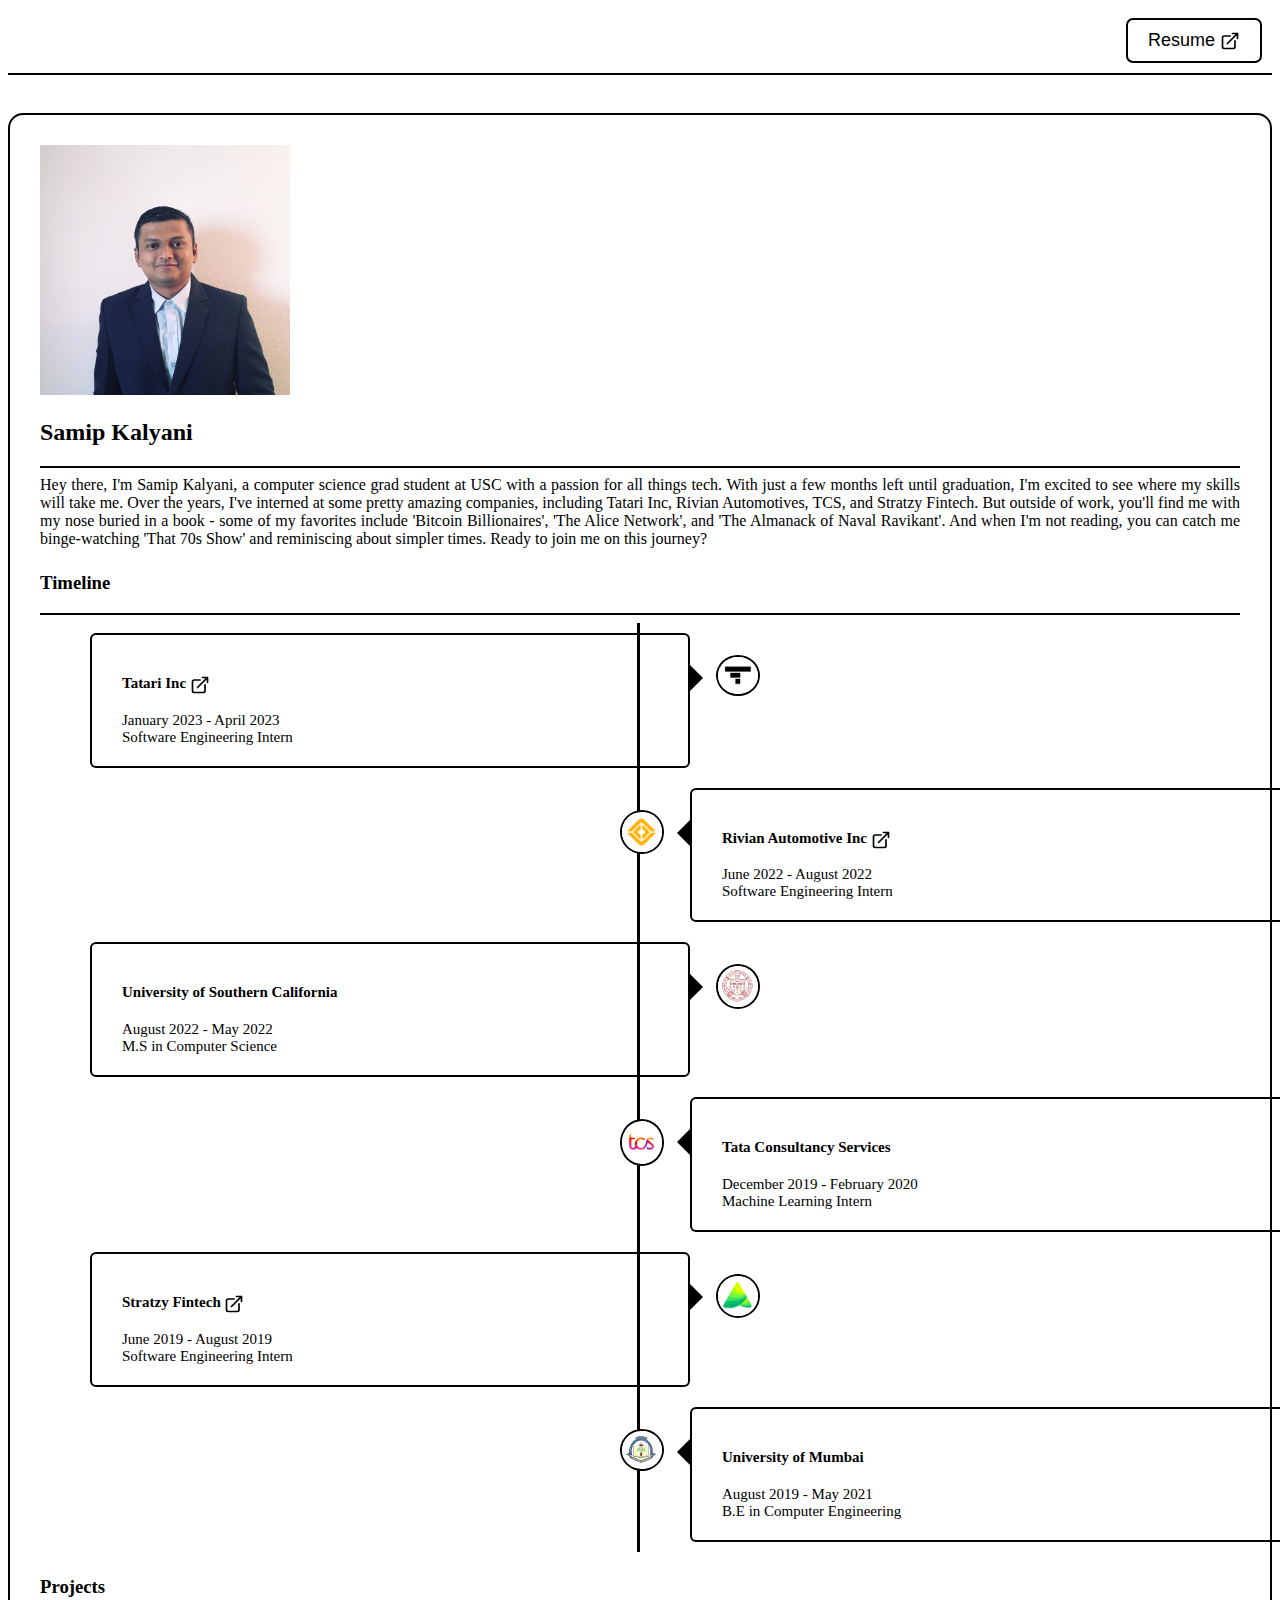
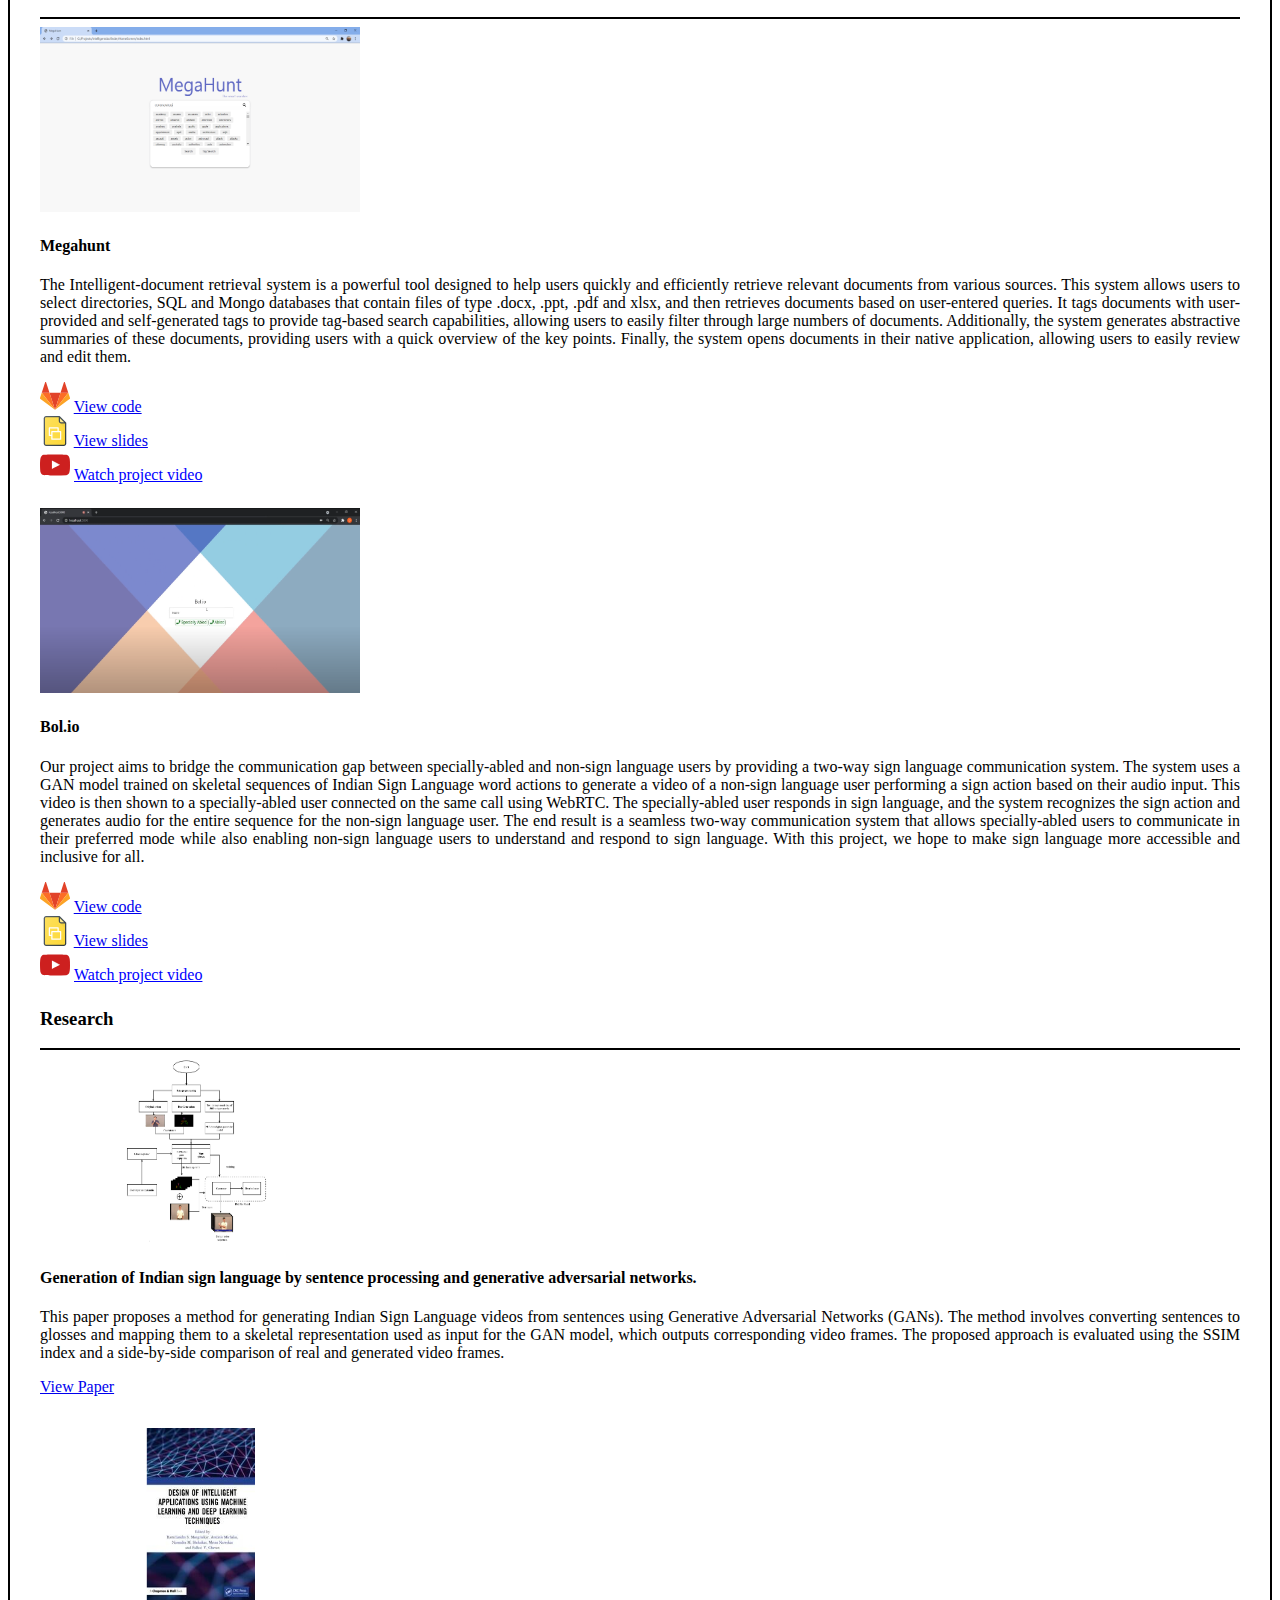
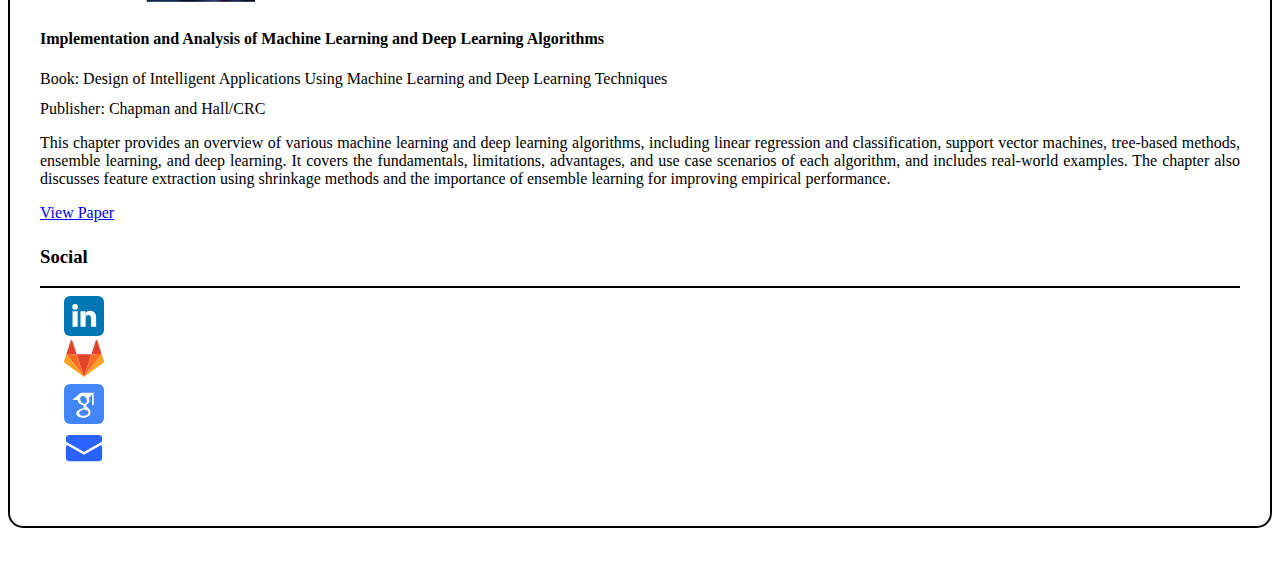
==== commit 9efd3030: "changed_intro" ====
--- a/index.html
+++ b/index.html
@@ -39,7 +39,7 @@
                         </div>
                         <div class="row">
                             <div class="col-lg-12" style="text-align: justify;">
-                                    Hey there, I'm Samip Kalyani, a computer science grad student at USC with a passion for all things tech. With just a few months left until graduation, I'm excited to see where my skills will take me. Over the years, I've interned at some pretty amazing companies, including Tatari Inc, Rivian Automotives, TCS, and Stratzy Fintech. But outside of work, you'll find me with my nose buried in a book - some of my favorites include 'Bitcoin Billionaires', 'The Alice Network', 'The Subtle Art of Not Giving a F*ck', and 'The Almanack of Naval Ravikant'. And when I'm not reading, you can catch me binge-watching 'That 70s Show' and reminiscing about simpler times. Ready to join me on this journey?
+                                    Hey there, I'm Samip Kalyani, a computer science grad student at USC with a passion for all things tech. With just a few months left until graduation, I'm excited to see where my skills will take me. Over the years, I've interned at some pretty amazing companies, including Tatari Inc, Rivian Automotives, TCS, and Stratzy Fintech. But outside of work, you'll find me with my nose buried in a book - some of my favorites include 'Bitcoin Billionaires', 'The Alice Network', and 'The Almanack of Naval Ravikant'. And when I'm not reading, you can catch me binge-watching 'That 70s Show' and reminiscing about simpler times. Ready to join me on this journey?
                             </div>
                         </div>
                     </div>
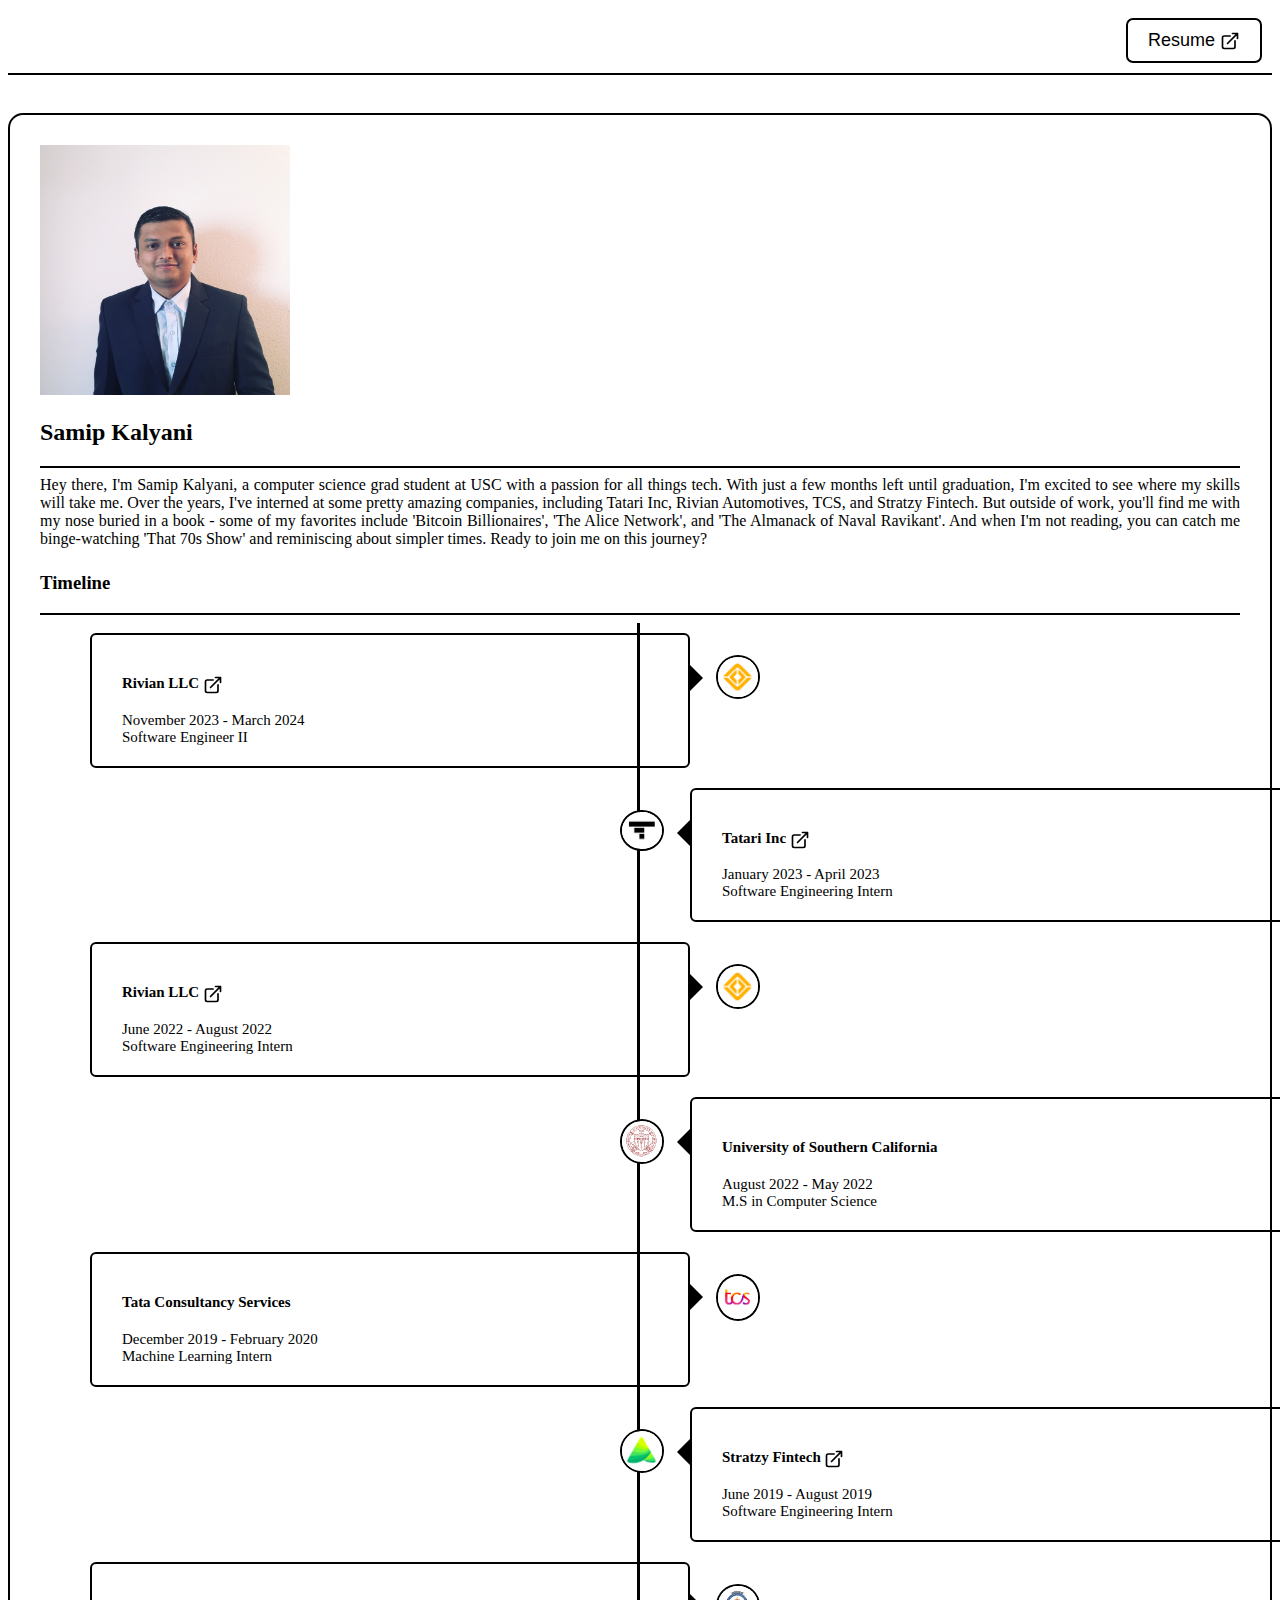
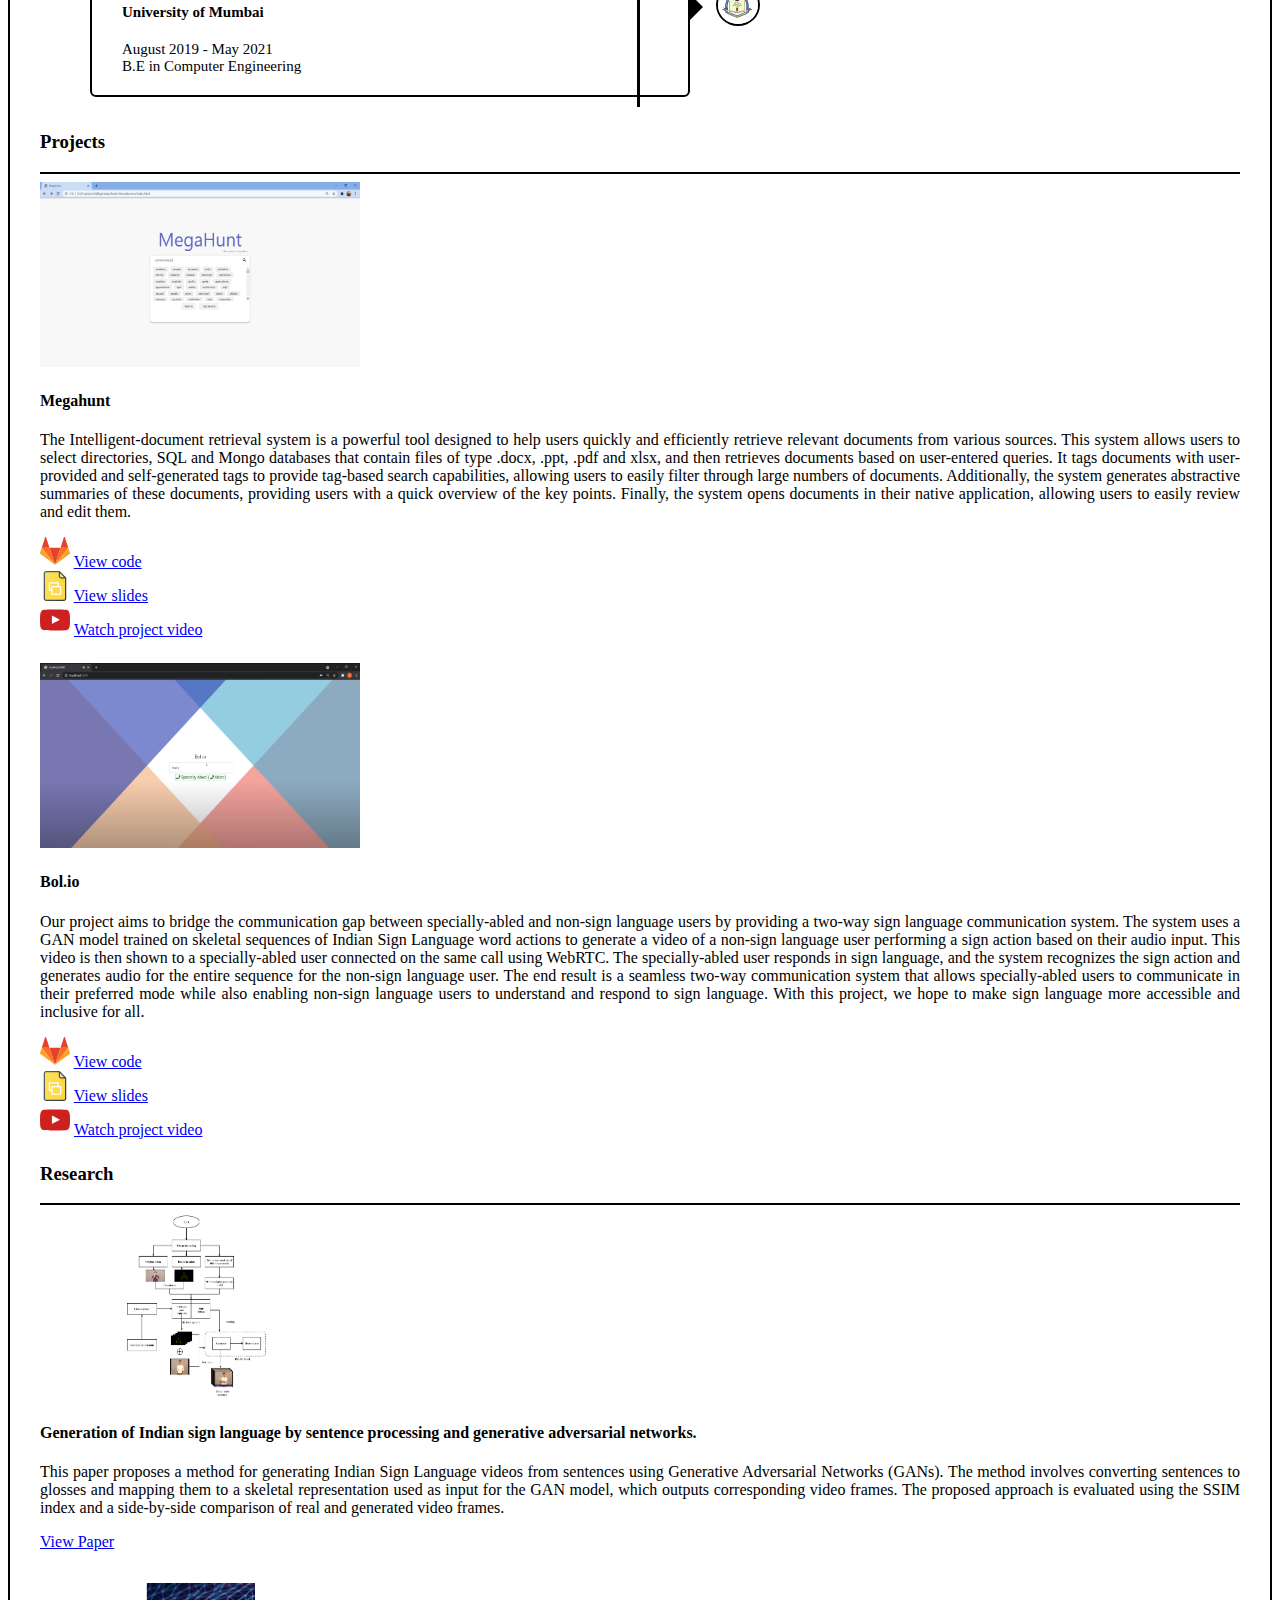
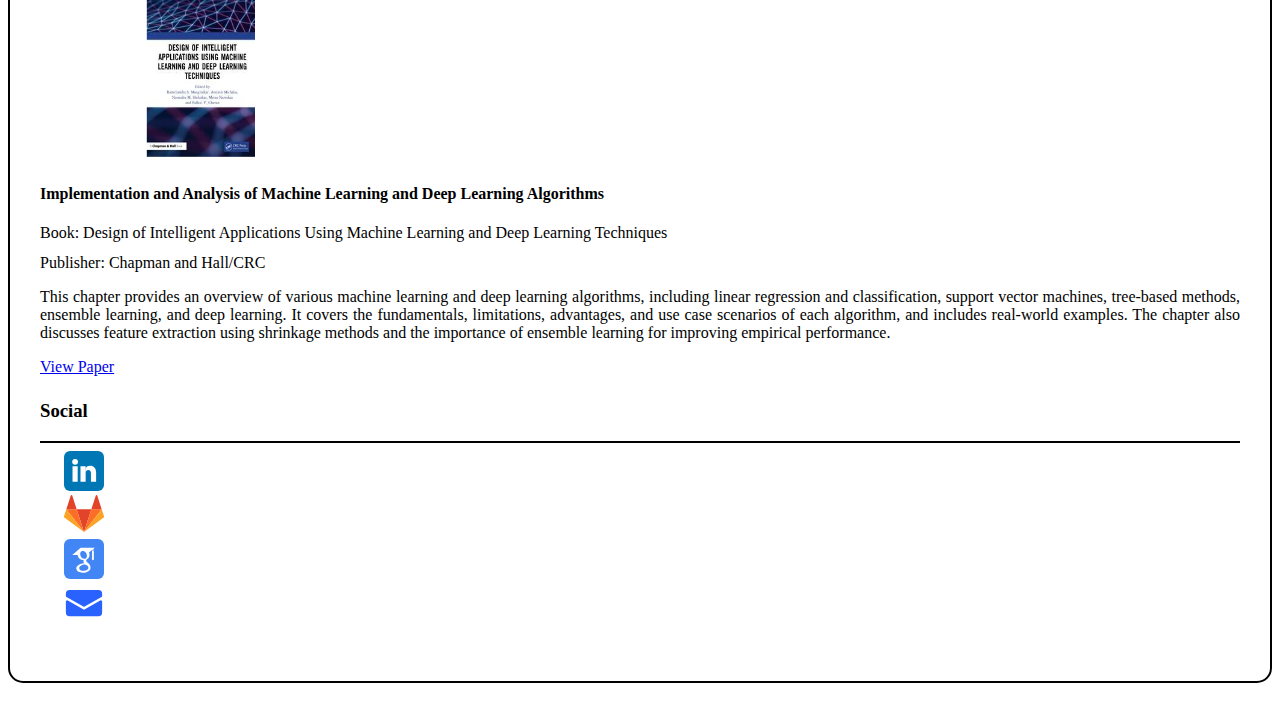
==== commit cea4e2df: "add_new_experience_and_resume" ====
--- a/index.html
+++ b/index.html
@@ -13,7 +13,7 @@
 <body>
     <div class="banner">
         <button>
-            <a  style="text-decoration: none;" target="_blank" href="https://drive.google.com/file/d/1ZT62APJpeP5Q-bUSxGgHkTJhXtA7U49X/view?usp=sharing">
+            <a  style="text-decoration: none;" target="_blank" href="https://drive.google.com/file/d/1FDI7x1YwFaqkINhuESdLY4bfZ6_OIUgo/view?usp=sharing">
                 Resume
                 <img src="./images/external-link.svg" style="width:20px; height: 20px; vertical-align: middle;" alt="presentation"/>
             </a>
@@ -57,7 +57,23 @@
                     </div>
                     <div class="timeline2" style="z-index: 2">
                         <div class="myContainer left-container">
-                            <img src="images/tatari.png" class="leftContainerImage"></img>
+                            <img src="images\rivian2.png" class="leftContainerImage"></img>
+                            <div class="text-box">
+                                    <h4 style="display: inline-block;">Rivian LLC</h4>
+                                    <a style="display: inline-block;" target="_blank" href="https://rivian.com">
+                                        <img src="./images/external-link.svg" style="width:20px; height: 20px; vertical-align: top;" alt="presentation"/>
+                                    </a>
+                                    <div>
+                                        November 2023 - March 2024
+                                    </div>
+                                    <div>
+                                        Software Engineer II
+                                    </div>
+                                <span class="left-container-arrow"></span>
+                            </div>
+                        </div>
+                        <div class="myContainer right-container">
+                            <img src="images/tatari.png" class="rightContainerImage"></img>
                             <div class="text-box">
                                     <h4 style="display: inline-block;">Tatari Inc</h4>
                                     <a  style="display: inline-block;" target="_blank" href="https://tatari.tv">
@@ -69,13 +85,13 @@
                                     <div>
                                         Software Engineering Intern
                                     </div>
-                                <span class="left-container-arrow"></span>
-                            </div>
-                        </div>
-                        <div class="myContainer right-container">
-                            <img src="images\rivian2.png" class="rightContainerImage"></img>
-                            <div class="text-box">
-                                <h4 style="display: inline-block;">Rivian Automotive Inc</h4>
+                                <span class="right-container-arrow"></span>
+                            </div>
+                        </div>
+                        <div class="myContainer left-container">
+                            <img src="images\rivian2.png" class="leftContainerImage"></img>
+                            <div class="text-box">
+                                <h4 style="display: inline-block;">Rivian LLC</h4>
                                 <a style="display: inline-block;" target="_blank" href="https://rivian.com">
                                     <img src="./images/external-link.svg" style="width:20px; height: 20px; vertical-align: top;" alt="presentation"/>
                                 </a>
@@ -85,29 +101,29 @@
                                 <div>
                                     Software Engineering Intern
                                 </div>
-                                <span class="right-container-arrow"></span>
-                            </div>
-                        </div>
-                        <div class="myContainer left-container">
-                            <img src="images/USC2.png" class="leftContainerImage"></img>
+                                <span class="left-container-arrow"></span>
+                            </div>
+                        </div>
+                        <div class="myContainer right-container">
+                            <img src="images/USC2.png" class="rightContainerImage"></img>
                             <div class="text-box">
                                 <h4>University of Southern California</h4>
                                 <div>August 2022 - May 2022</div>
                                 <div>M.S in Computer Science</div>
-                                <span class="left-container-arrow"></span>
-                            </div>
-                        </div>
-                        <div class="myContainer right-container">
-                            <img src="images/TCS.png" class="rightContainerImage"></img>
+                                <span class="right-container-arrow"></span>
+                            </div>
+                        </div>
+                        <div class="myContainer left-container">
+                            <img src="images/TCS.png" class="leftContainerImage"></img>
                             <div class="text-box">
                                 <h4>Tata Consultancy Services</h4>
                                 <div>December 2019 - February 2020</div>
                                 <div>Machine Learning Intern</div>
-                                <span class="right-container-arrow"></span>
-                            </div>
-                        </div>
-                        <div class="myContainer left-container">
-                            <img src="images/stratzy.png" class="leftContainerImage"></img>
+                                <span class="left-container-arrow"></span>
+                            </div>
+                        </div>
+                        <div class="myContainer right-container">
+                            <img src="images/stratzy.png" class="rightContainerImage"></img>
                             <div class="text-box">
                                 <h4 style="display: inline-block;">Stratzy Fintech</h4>
                                 <a style="display: inline-block;" target="_blank" href="https://stratzy.in">
@@ -119,16 +135,16 @@
                                 <div>
                                     Software Engineering Intern
                                 </div>
-                                <span class="left-container-arrow"></span>
-                            </div>
-                        </div>
-                        <div class="myContainer right-container">
-                            <img src="images/dj.png" class="rightContainerImage"></img>
+                                <span class="right-container-arrow"></span>
+                            </div>
+                        </div>
+                        <div class="myContainer leftt-container">
+                            <img src="images/dj.png" class="leftContainerImage"></img>
                             <div class="text-box">
                                 <h4>University of Mumbai</h4>
                                 <div>August 2019 - May 2021</div>
                                 <div>B.E in Computer Engineering</div>
-                                <span class="right-container-arrow"></span>
+                                <span class="left-container-arrow"></span>
                             </div>
                         </div>
                     </div>
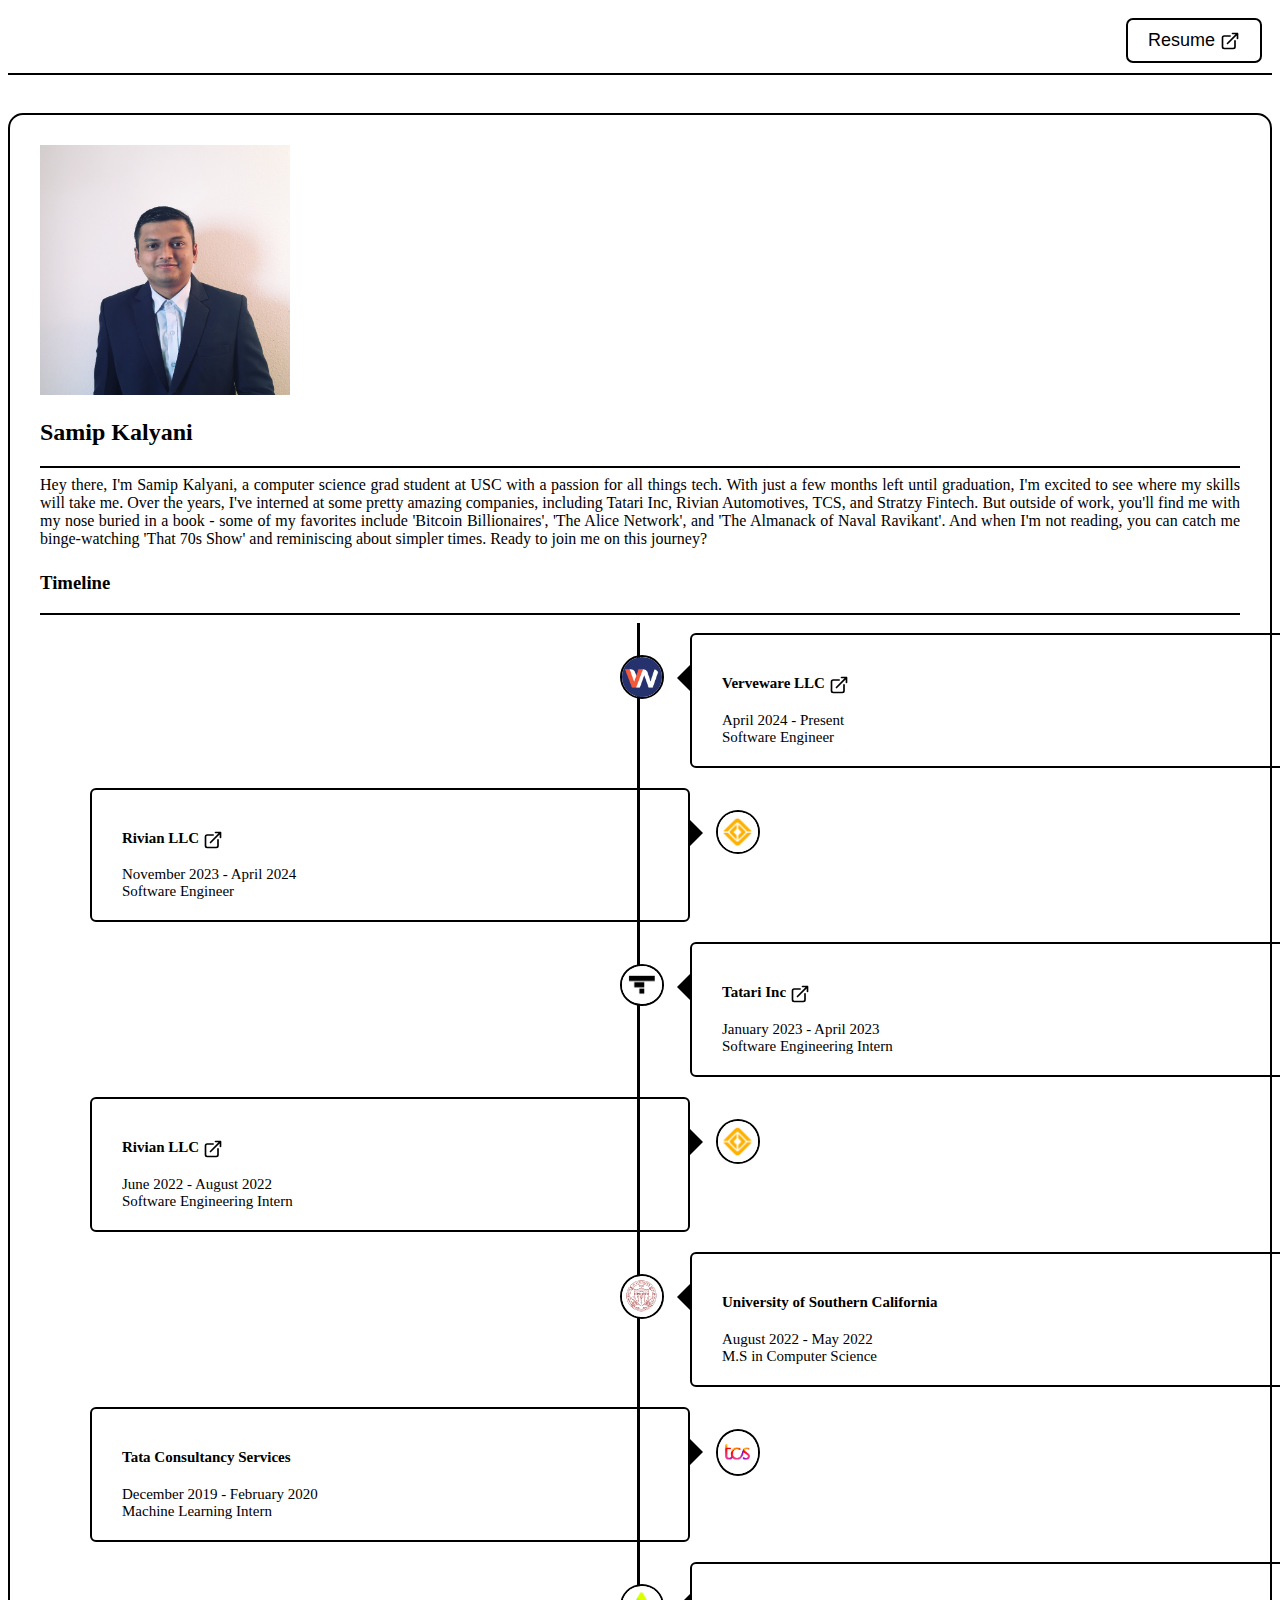
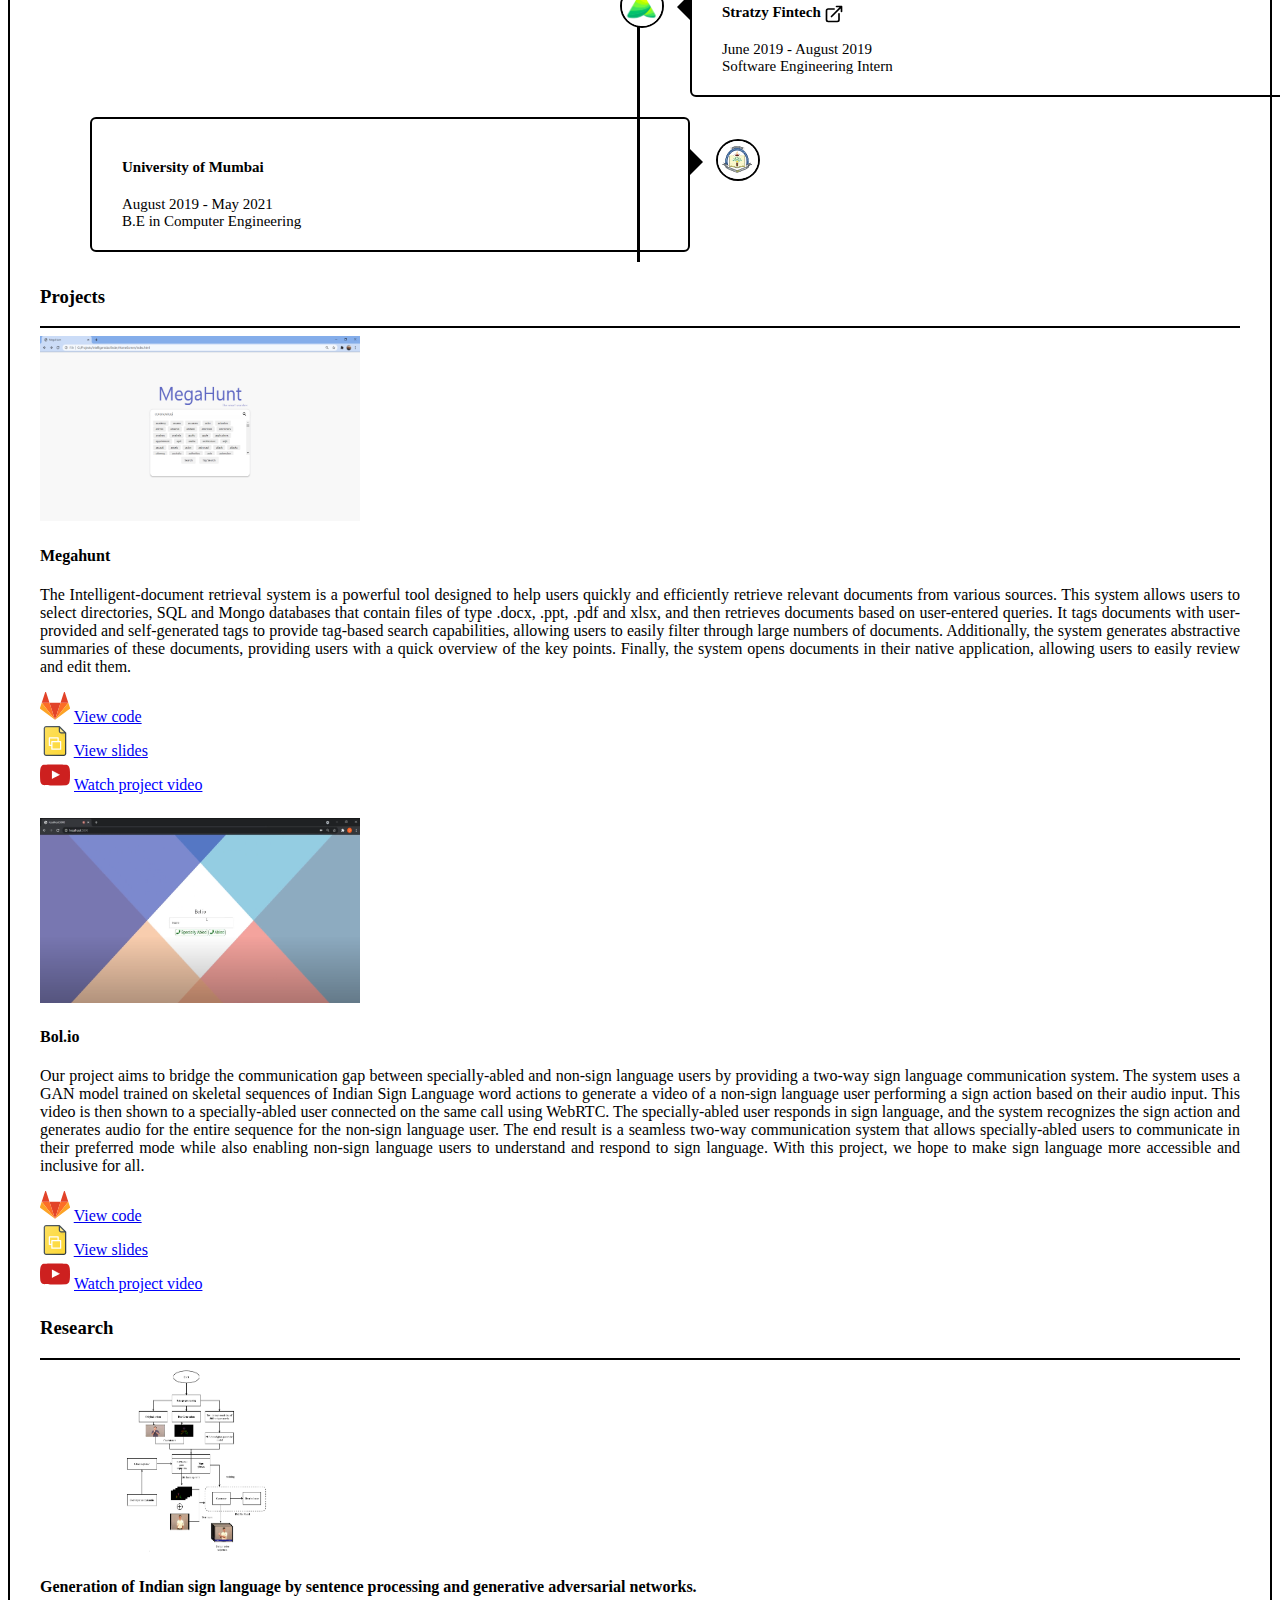
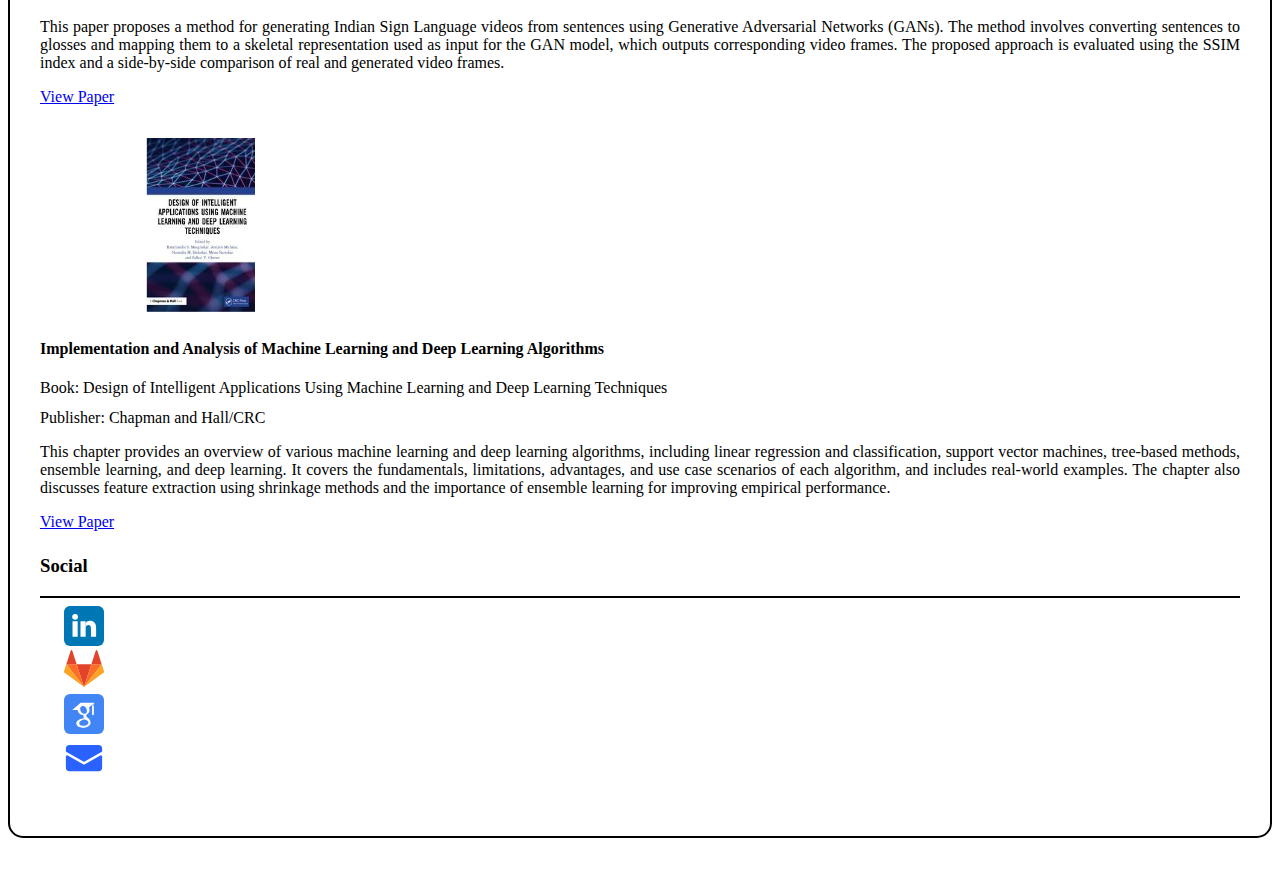
==== commit dee8bc2e: "add_verveware" ====
--- a/index.html
+++ b/index.html
@@ -56,6 +56,22 @@
                         </div>
                     </div>
                     <div class="timeline2" style="z-index: 2">
+                        <div class="myContainer right-container">
+                            <img src="images/verveware.jpg" class="rightContainerImage"></img>
+                            <div class="text-box">
+                                    <h4 style="display: inline-block;">Verveware LLC</h4>
+                                    <a  style="display: inline-block;" target="_blank" href="https://tatari.tv">
+                                        <img src="./images/external-link.svg" style="width:20px; height: 20px; vertical-align: top;" alt="presentation"/>
+                                    </a>
+                                    <div>
+                                        April 2024 - Present
+                                    </div>
+                                    <div>
+                                        Software Engineer
+                                    </div>
+                                <span class="right-container-arrow"></span>
+                            </div>
+                        </div>
                         <div class="myContainer left-container">
                             <img src="images\rivian2.png" class="leftContainerImage"></img>
                             <div class="text-box">
@@ -64,10 +80,10 @@
                                         <img src="./images/external-link.svg" style="width:20px; height: 20px; vertical-align: top;" alt="presentation"/>
                                     </a>
                                     <div>
-                                        November 2023 - March 2024
-                                    </div>
-                                    <div>
-                                        Software Engineer II
+                                        November 2023 - April 2024
+                                    </div>
+                                    <div>
+                                        Software Engineer
                                     </div>
                                 <span class="left-container-arrow"></span>
                             </div>
